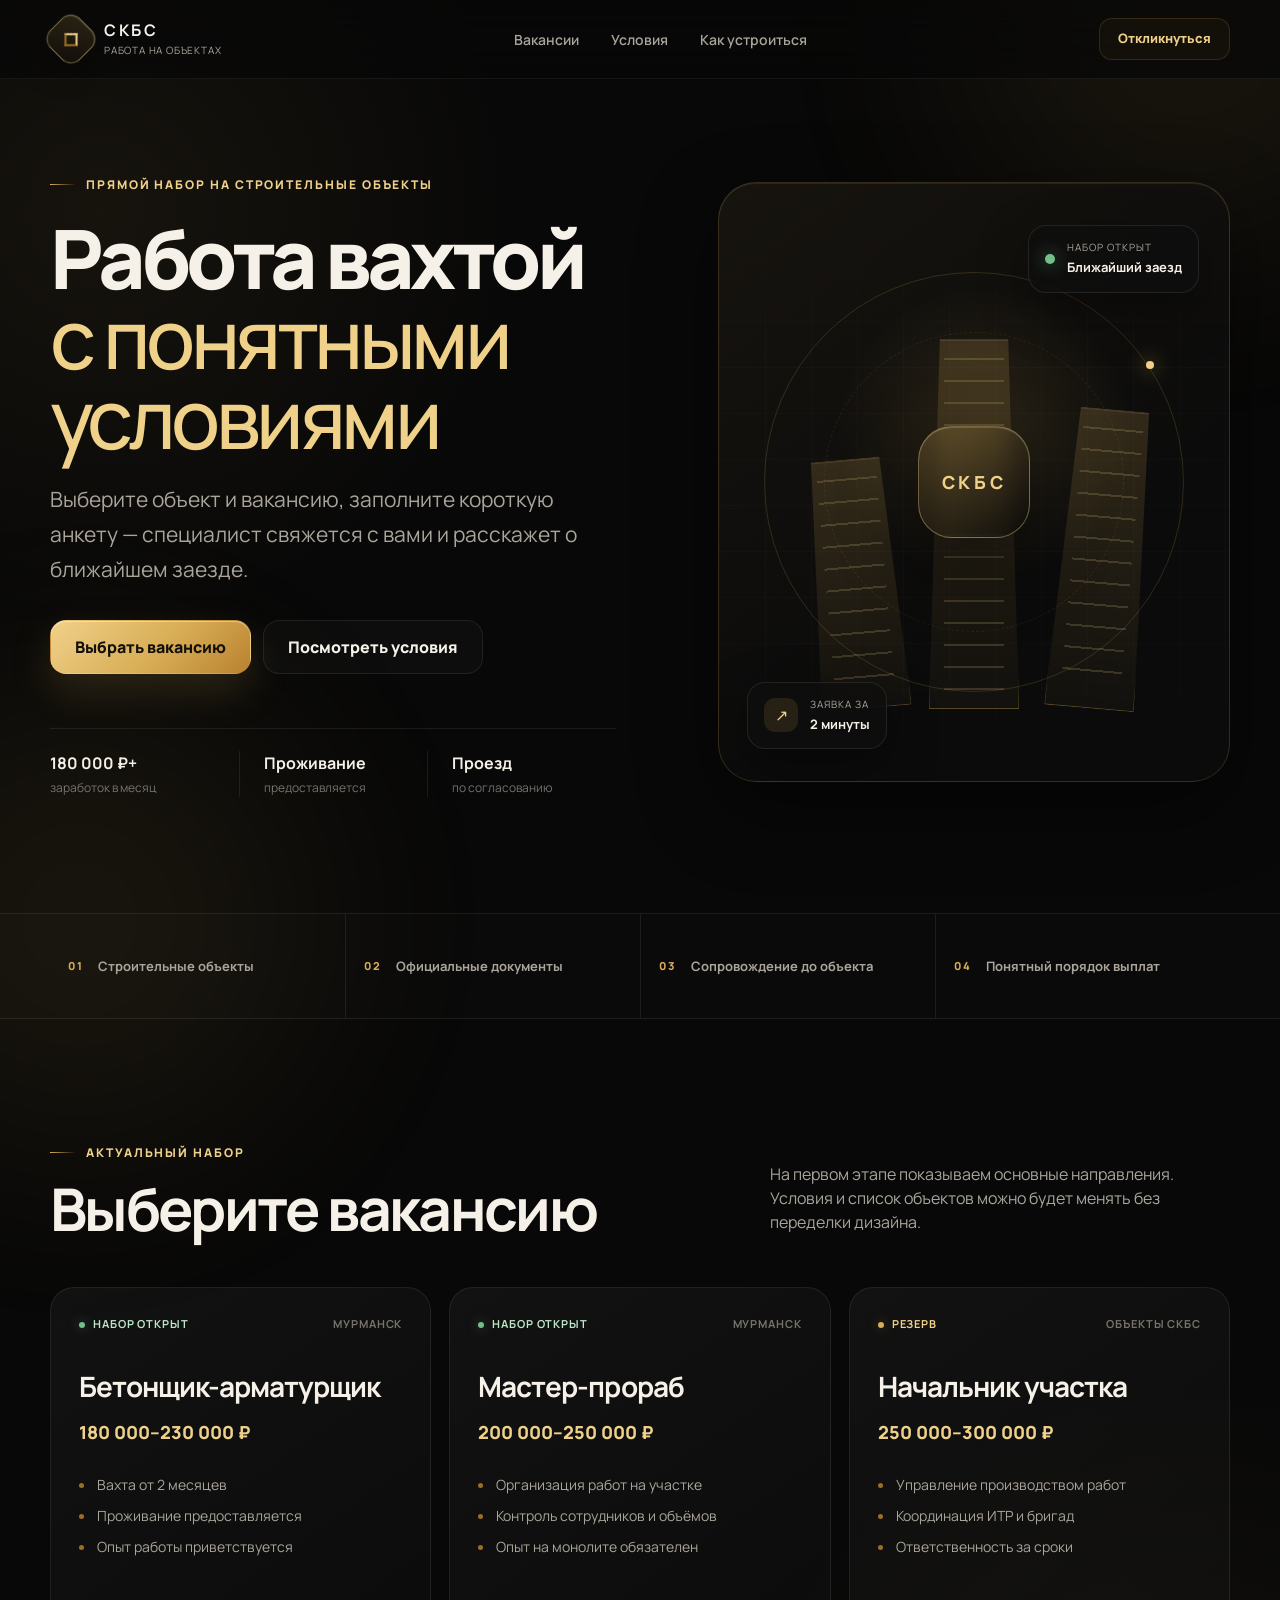
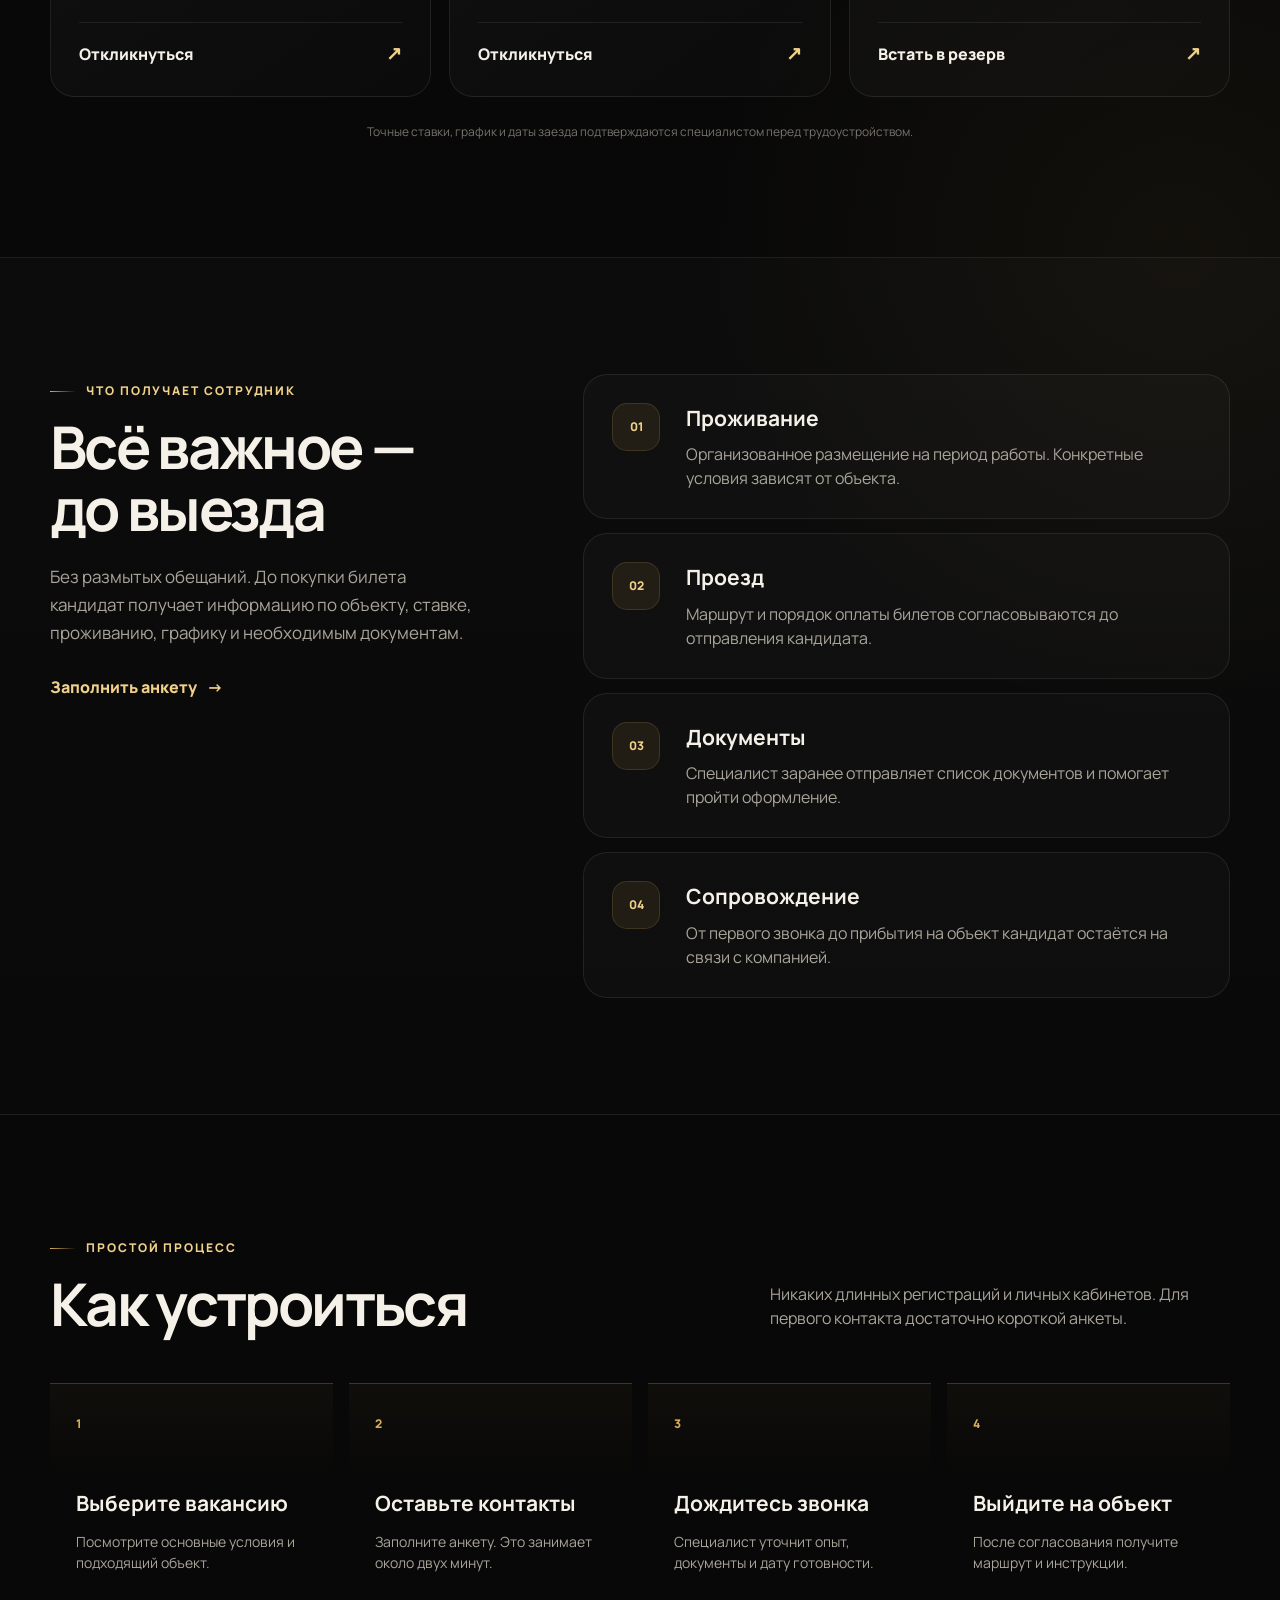
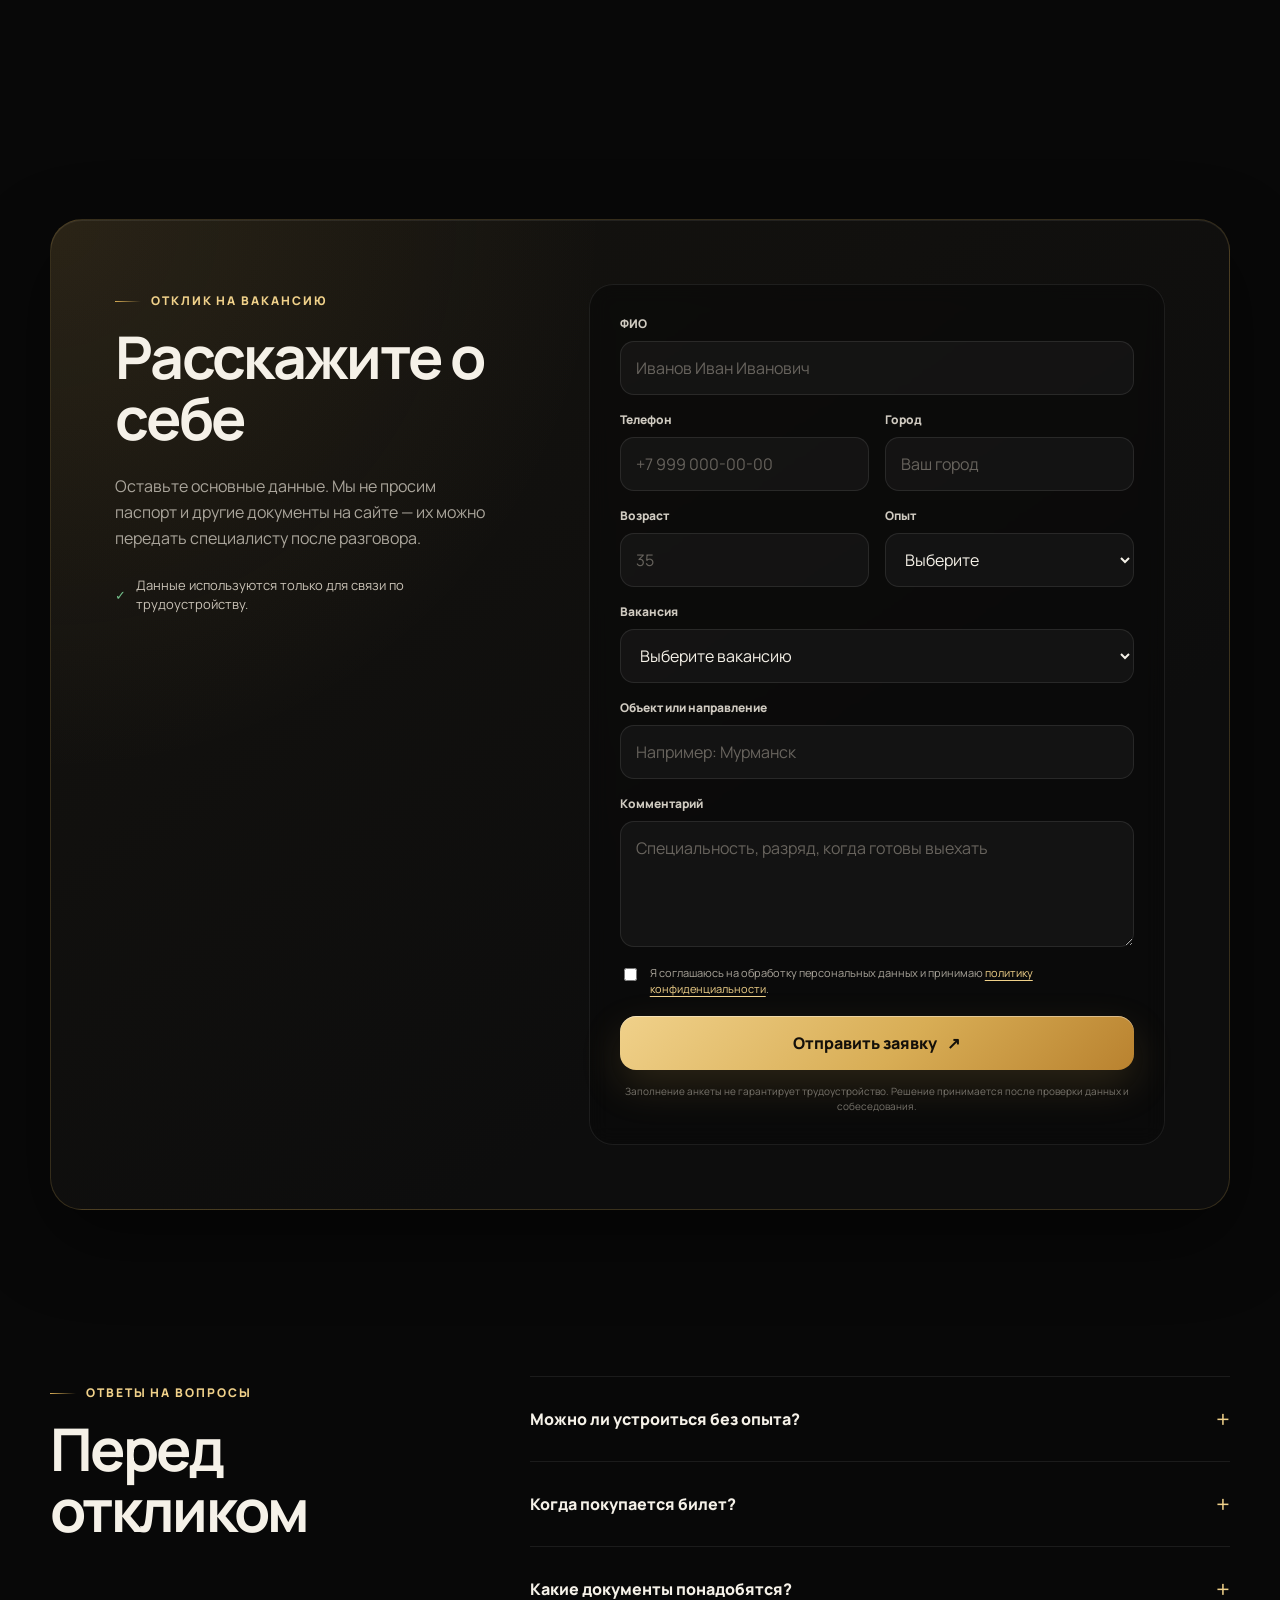
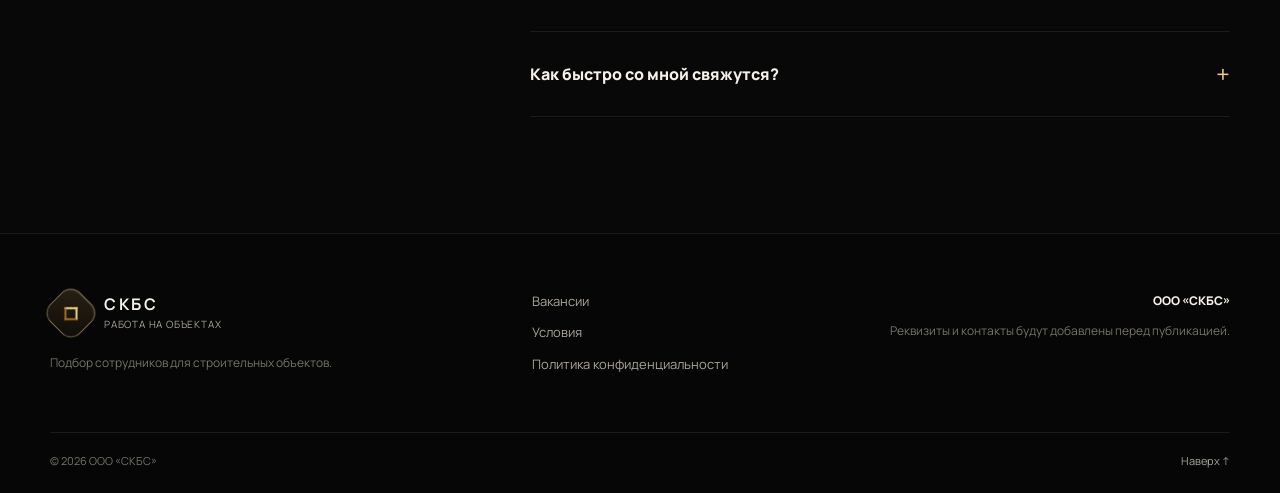
==== recruitment-site/index.html @ 1641bf0a "Add standalone SKBS recruitment landing page" ====
<!doctype html>
<html lang="ru">
<head>
  <meta charset="utf-8">
  <meta name="viewport" content="width=device-width, initial-scale=1, viewport-fit=cover">
  <meta name="theme-color" content="#080808">
  <meta name="description" content="Работа вахтой на строительных объектах ООО СКБС. Актуальные вакансии, понятные условия и быстрая анкета.">
  <title>СКБС Работа — вакансии на строительных объектах</title>
  <link rel="preconnect" href="https://fonts.googleapis.com">
  <link rel="preconnect" href="https://fonts.gstatic.com" crossorigin>
  <link href="https://fonts.googleapis.com/css2?family=Manrope:wght@400;500;600;700;800&display=swap" rel="stylesheet">
  <link rel="stylesheet" href="styles.css">
</head>
<body>
  <div class="page-glow page-glow--top" aria-hidden="true"></div>
  <div class="page-glow page-glow--bottom" aria-hidden="true"></div>

  <header class="site-header" id="top">
    <div class="container header-inner">
      <a class="brand" href="#top" aria-label="СКБС Работа — на главную">
        <span class="brand-mark" aria-hidden="true"><span></span></span>
        <span class="brand-copy">
          <strong>СКБС</strong>
          <small>работа на объектах</small>
        </span>
      </a>

      <nav class="desktop-nav" aria-label="Основная навигация">
        <a href="#vacancies">Вакансии</a>
        <a href="#conditions">Условия</a>
        <a href="#steps">Как устроиться</a>
      </nav>

      <a class="button button--small button--outline" href="#application">Откликнуться</a>
    </div>
  </header>

  <main>
    <section class="hero section">
      <div class="container hero-grid">
        <div class="hero-content reveal">
          <div class="eyebrow"><span></span> Прямой набор на строительные объекты</div>
          <h1>Работа вахтой<br><em>с понятными условиями</em></h1>
          <p class="hero-lead">Выберите объект и вакансию, заполните короткую анкету — специалист свяжется с вами и расскажет о ближайшем заезде.</p>

          <div class="hero-actions">
            <a class="button button--gold" href="#vacancies">Выбрать вакансию</a>
            <a class="button button--ghost" href="#conditions">Посмотреть условия</a>
          </div>

          <div class="hero-facts" aria-label="Ключевые условия">
            <div><strong>180 000 ₽+</strong><span>заработок в месяц</span></div>
            <div><strong>Проживание</strong><span>предоставляется</span></div>
            <div><strong>Проезд</strong><span>по согласованию</span></div>
          </div>
        </div>

        <div class="hero-visual reveal reveal--delay" aria-hidden="true">
          <div class="visual-frame">
            <div class="visual-grid"></div>
            <div class="visual-orbit visual-orbit--one"></div>
            <div class="visual-orbit visual-orbit--two"></div>
            <div class="visual-tower visual-tower--left"></div>
            <div class="visual-tower visual-tower--center"></div>
            <div class="visual-tower visual-tower--right"></div>
            <div class="visual-card visual-card--top">
              <span class="status-dot"></span>
              <div><small>Набор открыт</small><strong>Ближайший заезд</strong></div>
            </div>
            <div class="visual-card visual-card--bottom">
              <span class="visual-icon">↗</span>
              <div><small>Заявка за</small><strong>2 минуты</strong></div>
            </div>
            <div class="visual-badge">СКБС</div>
          </div>
        </div>
      </div>
    </section>

    <section class="trust-strip" aria-label="Преимущества">
      <div class="container trust-grid">
        <div><span>01</span><p>Строительные объекты</p></div>
        <div><span>02</span><p>Официальные документы</p></div>
        <div><span>03</span><p>Сопровождение до объекта</p></div>
        <div><span>04</span><p>Понятный порядок выплат</p></div>
      </div>
    </section>

    <section class="section" id="vacancies">
      <div class="container">
        <div class="section-heading reveal">
          <div>
            <div class="eyebrow"><span></span> Актуальный набор</div>
            <h2>Выберите вакансию</h2>
          </div>
          <p>На первом этапе показываем основные направления. Условия и список объектов можно будет менять без переделки дизайна.</p>
        </div>

        <div class="vacancy-grid">
          <article class="vacancy-card reveal" data-vacancy="Бетонщик-арматурщик" data-object="Мурманск">
            <div class="vacancy-topline"><span class="vacancy-status">Набор открыт</span><span>Мурманск</span></div>
            <h3>Бетонщик-арматурщик</h3>
            <div class="salary">180 000–230 000 ₽</div>
            <ul>
              <li>Вахта от 2 месяцев</li>
              <li>Проживание предоставляется</li>
              <li>Опыт работы приветствуется</li>
            </ul>
            <button class="card-action" type="button">Откликнуться <span>↗</span></button>
          </article>

          <article class="vacancy-card reveal reveal--delay" data-vacancy="Мастер-прораб" data-object="Мурманск">
            <div class="vacancy-topline"><span class="vacancy-status">Набор открыт</span><span>Мурманск</span></div>
            <h3>Мастер-прораб</h3>
            <div class="salary">200 000–250 000 ₽</div>
            <ul>
              <li>Организация работ на участке</li>
              <li>Контроль сотрудников и объёмов</li>
              <li>Опыт на монолите обязателен</li>
            </ul>
            <button class="card-action" type="button">Откликнуться <span>↗</span></button>
          </article>

          <article class="vacancy-card reveal" data-vacancy="Начальник участка" data-object="Объекты СКБС">
            <div class="vacancy-topline"><span class="vacancy-status vacancy-status--soon">Резерв</span><span>Объекты СКБС</span></div>
            <h3>Начальник участка</h3>
            <div class="salary">250 000–300 000 ₽</div>
            <ul>
              <li>Управление производством работ</li>
              <li>Координация ИТР и бригад</li>
              <li>Ответственность за сроки</li>
            </ul>
            <button class="card-action" type="button">Встать в резерв <span>↗</span></button>
          </article>
        </div>

        <p class="data-note">Точные ставки, график и даты заезда подтверждаются специалистом перед трудоустройством.</p>
      </div>
    </section>

    <section class="section section--muted" id="conditions">
      <div class="container conditions-grid">
        <div class="conditions-copy reveal">
          <div class="eyebrow"><span></span> Что получает сотрудник</div>
          <h2>Всё важное — до выезда</h2>
          <p>Без размытых обещаний. До покупки билета кандидат получает информацию по объекту, ставке, проживанию, графику и необходимым документам.</p>
          <a class="text-link" href="#application">Заполнить анкету <span>→</span></a>
        </div>

        <div class="benefit-list">
          <article class="benefit-card reveal">
            <span class="benefit-number">01</span>
            <div><h3>Проживание</h3><p>Организованное размещение на период работы. Конкретные условия зависят от объекта.</p></div>
          </article>
          <article class="benefit-card reveal reveal--delay">
            <span class="benefit-number">02</span>
            <div><h3>Проезд</h3><p>Маршрут и порядок оплаты билетов согласовываются до отправления кандидата.</p></div>
          </article>
          <article class="benefit-card reveal">
            <span class="benefit-number">03</span>
            <div><h3>Документы</h3><p>Специалист заранее отправляет список документов и помогает пройти оформление.</p></div>
          </article>
          <article class="benefit-card reveal reveal--delay">
            <span class="benefit-number">04</span>
            <div><h3>Сопровождение</h3><p>От первого звонка до прибытия на объект кандидат остаётся на связи с компанией.</p></div>
          </article>
        </div>
      </div>
    </section>

    <section class="section" id="steps">
      <div class="container">
        <div class="section-heading reveal">
          <div>
            <div class="eyebrow"><span></span> Простой процесс</div>
            <h2>Как устроиться</h2>
          </div>
          <p>Никаких длинных регистраций и личных кабинетов. Для первого контакта достаточно короткой анкеты.</p>
        </div>

        <div class="steps-grid">
          <article class="step-card reveal"><span>1</span><h3>Выберите вакансию</h3><p>Посмотрите основные условия и подходящий объект.</p></article>
          <article class="step-card reveal reveal--delay"><span>2</span><h3>Оставьте контакты</h3><p>Заполните анкету. Это занимает около двух минут.</p></article>
          <article class="step-card reveal"><span>3</span><h3>Дождитесь звонка</h3><p>Специалист уточнит опыт, документы и дату готовности.</p></article>
          <article class="step-card reveal reveal--delay"><span>4</span><h3>Выйдите на объект</h3><p>После согласования получите маршрут и инструкции.</p></article>
        </div>
      </div>
    </section>

    <section class="section application-section" id="application">
      <div class="container application-shell reveal">
        <div class="application-copy">
          <div class="eyebrow"><span></span> Отклик на вакансию</div>
          <h2>Расскажите о себе</h2>
          <p>Оставьте основные данные. Мы не просим паспорт и другие документы на сайте — их можно передать специалисту после разговора.</p>
          <div class="privacy-note"><span>✓</span> Данные используются только для связи по трудоустройству.</div>
        </div>

        <form class="application-form" name="job-application" method="POST" data-netlify="true" netlify-honeypot="company-site" action="/success.html">
          <input type="hidden" name="form-name" value="job-application">
          <p class="hidden-field"><label>Не заполняйте: <input name="company-site"></label></p>

          <div class="form-grid">
            <label class="field field--full">
              <span>ФИО</span>
              <input type="text" name="full_name" autocomplete="name" placeholder="Иванов Иван Иванович" required>
            </label>

            <label class="field">
              <span>Телефон</span>
              <input type="tel" name="phone" autocomplete="tel" inputmode="tel" placeholder="+7 999 000-00-00" required>
            </label>

            <label class="field">
              <span>Город</span>
              <input type="text" name="city" autocomplete="address-level2" placeholder="Ваш город" required>
            </label>

            <label class="field">
              <span>Возраст</span>
              <input type="number" name="age" min="18" max="75" inputmode="numeric" placeholder="35" required>
            </label>

            <label class="field">
              <span>Опыт</span>
              <select name="experience" required>
                <option value="" selected disabled>Выберите</option>
                <option>Без опыта</option>
                <option>До 1 года</option>
                <option>1–3 года</option>
                <option>Более 3 лет</option>
              </select>
            </label>

            <label class="field field--full">
              <span>Вакансия</span>
              <select id="vacancy-select" name="vacancy" required>
                <option value="" selected disabled>Выберите вакансию</option>
                <option>Бетонщик-арматурщик</option>
                <option>Мастер-прораб</option>
                <option>Начальник участка</option>
                <option>Другая специальность</option>
              </select>
            </label>

            <label class="field field--full">
              <span>Объект или направление</span>
              <input id="object-input" type="text" name="object" placeholder="Например: Мурманск">
            </label>

            <label class="field field--full">
              <span>Комментарий</span>
              <textarea name="comment" rows="4" placeholder="Специальность, разряд, когда готовы выехать"></textarea>
            </label>
          </div>

          <label class="consent">
            <input type="checkbox" name="consent" required>
            <span>Я соглашаюсь на обработку персональных данных и принимаю <a href="privacy.html" target="_blank" rel="noopener">политику конфиденциальности</a>.</span>
          </label>

          <button class="button button--gold button--submit" type="submit">Отправить заявку <span>↗</span></button>
          <p class="form-footnote">Заполнение анкеты не гарантирует трудоустройство. Решение принимается после проверки данных и собеседования.</p>
        </form>
      </div>
    </section>

    <section class="section faq-section">
      <div class="container faq-grid">
        <div class="reveal">
          <div class="eyebrow"><span></span> Ответы на вопросы</div>
          <h2>Перед откликом</h2>
        </div>
        <div class="faq-list">
          <details class="faq-item reveal"><summary>Можно ли устроиться без опыта?<span>+</span></summary><p>Это зависит от вакансии и текущей потребности объекта. Оставьте заявку — специалист подскажет подходящий вариант.</p></details>
          <details class="faq-item reveal"><summary>Когда покупается билет?<span>+</span></summary><p>После проверки документов, согласования кандидата и подтверждения даты заезда.</p></details>
          <details class="faq-item reveal"><summary>Какие документы понадобятся?<span>+</span></summary><p>Точный список направляет специалист. Паспортные данные и документы не нужно прикладывать к форме на сайте.</p></details>
          <details class="faq-item reveal"><summary>Как быстро со мной свяжутся?<span>+</span></summary><p>Заявки обрабатываются в рабочее время. Скорость зависит от количества обращений и срочности набора.</p></details>
        </div>
      </div>
    </section>
  </main>

  <footer class="site-footer">
    <div class="container footer-grid">
      <div>
        <a class="brand brand--footer" href="#top">
          <span class="brand-mark" aria-hidden="true"><span></span></span>
          <span class="brand-copy"><strong>СКБС</strong><small>работа на объектах</small></span>
        </a>
        <p>Подбор сотрудников для строительных объектов.</p>
      </div>
      <div class="footer-links">
        <a href="#vacancies">Вакансии</a>
        <a href="#conditions">Условия</a>
        <a href="privacy.html">Политика конфиденциальности</a>
      </div>
      <div class="footer-legal">
        <p>ООО «СКБС»</p>
        <p>Реквизиты и контакты будут добавлены перед публикацией.</p>
      </div>
    </div>
    <div class="container footer-bottom"><span>© <span id="current-year"></span> ООО «СКБС»</span><a href="#top">Наверх ↑</a></div>
  </footer>

  <script src="script.js"></script>
</body>
</html>
---- recruitment-site/styles.css ----
:root{--bg:#080808;--bg-soft:#0d0d0d;--surface:rgba(20,20,20,.82);--surface-strong:#151515;--surface-hover:#1a1a1a;--text:#f5f1e8;--muted:#aaa59b;--faint:#77736b;--gold:#d8ad55;--gold-light:#f0d18a;--gold-dark:#9a6e25;--border:rgba(216,173,85,.16);--border-soft:rgba(255,255,255,.08);--success:#73bf8a;--shadow:0 28px 80px rgba(0,0,0,.48);--radius-xl:32px;--radius-lg:24px;--radius-md:18px;--ease:cubic-bezier(.22,1,.36,1)}*{box-sizing:border-box}html{scroll-behavior:smooth}body{margin:0;min-width:320px;color:var(--text);background:radial-gradient(circle at 8% 4%,rgba(216,173,85,.07),transparent 26rem),radial-gradient(circle at 92% 35%,rgba(216,173,85,.05),transparent 30rem),var(--bg);font-family:"Manrope",-apple-system,BlinkMacSystemFont,"Segoe UI",sans-serif;line-height:1.5;overflow-x:hidden}body::before{content:"";position:fixed;inset:0;pointer-events:none;opacity:.22;background-image:linear-gradient(rgba(255,255,255,.015) 1px,transparent 1px),linear-gradient(90deg,rgba(255,255,255,.015) 1px,transparent 1px);background-size:48px 48px;mask-image:radial-gradient(circle at center,#000 0,transparent 82%)}a{color:inherit;text-decoration:none}button,input,select,textarea{font:inherit}button{color:inherit}.container{width:min(1180px,calc(100% - 40px));margin-inline:auto}.section{position:relative;padding:116px 0}.section--muted{background:linear-gradient(180deg,rgba(255,255,255,.018),rgba(255,255,255,.006));border-block:1px solid var(--border-soft)}.page-glow{position:fixed;width:480px;height:480px;border-radius:50%;filter:blur(110px);pointer-events:none;opacity:.08;z-index:-1;background:var(--gold)}.page-glow--top{top:-220px;right:-150px}.page-glow--bottom{bottom:-260px;left:-160px}.site-header{position:sticky;top:0;z-index:50;background:rgba(8,8,8,.72);border-bottom:1px solid rgba(255,255,255,.06);backdrop-filter:blur(18px);-webkit-backdrop-filter:blur(18px)}.header-inner{min-height:78px;display:flex;align-items:center;justify-content:space-between;gap:24px}.brand{display:inline-flex;align-items:center;gap:12px}.brand-mark{width:42px;height:42px;border:1px solid rgba(240,209,138,.4);border-radius:13px;display:grid;place-items:center;background:linear-gradient(145deg,rgba(216,173,85,.16),rgba(216,173,85,.035));box-shadow:inset 0 1px 0 rgba(255,255,255,.12),0 12px 30px rgba(0,0,0,.28);transform:rotate(45deg)}.brand-mark span{width:13px;height:13px;border:2px solid var(--gold-light);border-left-color:var(--gold-dark);border-bottom-color:var(--gold-dark);transform:rotate(-45deg)}.brand-copy{display:flex;flex-direction:column;line-height:1.05}.brand-copy strong{letter-spacing:.16em;font-size:16px}.brand-copy small{color:var(--muted);font-size:10px;margin-top:6px;text-transform:uppercase;letter-spacing:.08em}.desktop-nav{display:flex;align-items:center;gap:32px;color:var(--muted);font-size:14px;font-weight:600}.desktop-nav a{transition:color .25s ease}.desktop-nav a:hover{color:var(--gold-light)}.button{display:inline-flex;align-items:center;justify-content:center;gap:10px;min-height:54px;padding:0 24px;border:1px solid transparent;border-radius:16px;cursor:pointer;font-weight:800;transition:transform .25s var(--ease),background .25s ease,border-color .25s ease,box-shadow .25s ease}.button:hover{transform:translateY(-2px)}.button--small{min-height:42px;padding-inline:18px;border-radius:13px;font-size:13px}.button--outline{border-color:var(--border);background:rgba(216,173,85,.04);color:var(--gold-light)}.button--outline:hover{border-color:rgba(216,173,85,.42);background:rgba(216,173,85,.1)}.button--gold{color:#14100a;background:linear-gradient(135deg,var(--gold-light),var(--gold) 55%,#b9822f);box-shadow:0 16px 40px rgba(216,173,85,.17),inset 0 1px 0 rgba(255,255,255,.4)}.button--gold:hover{box-shadow:0 22px 50px rgba(216,173,85,.25),inset 0 1px 0 rgba(255,255,255,.5)}.button--ghost{border-color:var(--border-soft);background:rgba(255,255,255,.025);color:var(--text)}.button--ghost:hover{border-color:rgba(255,255,255,.16);background:rgba(255,255,255,.055)}.hero{min-height:calc(100svh - 78px);display:grid;align-items:center;padding-top:88px}.hero-grid{display:grid;grid-template-columns:1.05fr .95fr;align-items:center;gap:clamp(54px,8vw,110px)}.eyebrow{display:inline-flex;align-items:center;gap:10px;color:var(--gold-light);font-size:12px;font-weight:800;text-transform:uppercase;letter-spacing:.16em}.eyebrow span{width:26px;height:1px;background:linear-gradient(90deg,var(--gold),transparent)}h1,h2,h3,p{margin-top:0}h1{margin:24px 0;font-size:clamp(48px,6.4vw,86px);line-height:.98;letter-spacing:-.055em;font-weight:800}h1 em{color:var(--gold-light);font-style:normal;font-weight:500}.hero-lead{max-width:680px;margin-bottom:34px;color:var(--muted);font-size:clamp(17px,1.7vw,21px);line-height:1.65}.hero-actions{display:flex;flex-wrap:wrap;gap:12px}.hero-facts{margin-top:54px;display:grid;grid-template-columns:repeat(3,1fr);max-width:650px;border-top:1px solid var(--border-soft);padding-top:22px}.hero-facts div{display:flex;flex-direction:column;gap:4px;padding-right:18px}.hero-facts div+div{border-left:1px solid var(--border-soft);padding-left:24px}.hero-facts strong{font-size:16px}.hero-facts span{color:var(--faint);font-size:12px}.hero-visual{min-width:0}.visual-frame{position:relative;min-height:600px;border-radius:38px;overflow:hidden;border:1px solid rgba(216,173,85,.2);background:radial-gradient(circle at 52% 42%,rgba(216,173,85,.14),transparent 34%),linear-gradient(145deg,#17140f,#0b0b0b 65%);box-shadow:var(--shadow),inset 0 1px 0 rgba(255,255,255,.08)}.visual-grid{position:absolute;inset:0;opacity:.24;background-image:linear-gradient(rgba(216,173,85,.11) 1px,transparent 1px),linear-gradient(90deg,rgba(216,173,85,.11) 1px,transparent 1px);background-size:46px 46px;mask-image:linear-gradient(to bottom,transparent,#000 25%,#000 80%,transparent)}.visual-orbit{position:absolute;border-radius:50%;border:1px solid rgba(216,173,85,.18)}.visual-orbit--one{width:420px;height:420px;left:50%;top:50%;transform:translate(-50%,-50%);animation:rotate 26s linear infinite}.visual-orbit--one::after{content:"";position:absolute;width:8px;height:8px;border-radius:50%;background:var(--gold-light);top:21%;right:7%;box-shadow:0 0 20px var(--gold)}.visual-orbit--two{width:300px;height:300px;left:50%;top:50%;transform:translate(-50%,-50%);border-style:dashed;opacity:.6;animation:rotateReverse 32s linear infinite}.visual-tower{position:absolute;bottom:72px;width:90px;border:1px solid rgba(216,173,85,.24);background:linear-gradient(180deg,rgba(216,173,85,.18),rgba(216,173,85,.035));box-shadow:inset 0 1px 0 rgba(255,255,255,.08);clip-path:polygon(12% 0,88% 0,100% 100%,0 100%)}.visual-tower::before{content:"";position:absolute;inset:18px 14px;opacity:.55;background:repeating-linear-gradient(to bottom,rgba(240,209,138,.32) 0 2px,transparent 2px 22px)}.visual-tower--left{height:250px;left:18%;transform:rotate(-5deg)}.visual-tower--center{height:370px;left:calc(50% - 45px)}.visual-tower--right{height:300px;right:16%;transform:rotate(5deg)}.visual-card{position:absolute;display:flex;align-items:center;gap:12px;padding:14px 16px;border-radius:18px;background:rgba(15,15,15,.72);border:1px solid rgba(255,255,255,.09);box-shadow:0 18px 50px rgba(0,0,0,.35);backdrop-filter:blur(16px)}.visual-card small,.visual-card strong{display:block}.visual-card small{color:var(--muted);font-size:10px;text-transform:uppercase;letter-spacing:.1em}.visual-card strong{margin-top:3px;font-size:13px}.visual-card--top{top:42px;right:30px}.visual-card--bottom{bottom:32px;left:28px}.status-dot{width:10px;height:10px;border-radius:50%;background:var(--success);box-shadow:0 0 18px rgba(115,191,138,.7)}.visual-icon{width:34px;height:34px;display:grid;place-items:center;border-radius:11px;color:var(--gold-light);background:rgba(216,173,85,.12)}.visual-badge{position:absolute;top:50%;left:50%;transform:translate(-50%,-50%);width:112px;height:112px;display:grid;place-items:center;border-radius:34px;color:var(--gold-light);font-size:18px;font-weight:800;letter-spacing:.2em;border:1px solid rgba(240,209,138,.38);background:linear-gradient(145deg,rgba(216,173,85,.22),rgba(8,8,8,.72));box-shadow:0 28px 70px rgba(0,0,0,.52),inset 0 1px 0 rgba(255,255,255,.16);backdrop-filter:blur(10px)}.trust-strip{border-block:1px solid var(--border-soft);background:rgba(255,255,255,.012)}.trust-grid{display:grid;grid-template-columns:repeat(4,1fr)}.trust-grid div{min-height:104px;display:flex;align-items:center;gap:15px;padding:22px 18px}.trust-grid div+div{border-left:1px solid var(--border-soft)}.trust-grid span{color:var(--gold);font-size:11px;font-weight:800;letter-spacing:.14em}.trust-grid p{margin:0;color:var(--muted);font-size:13px;font-weight:700}.section-heading{display:flex;align-items:flex-end;justify-content:space-between;gap:50px;margin-bottom:48px}h2{margin:16px 0 0;font-size:clamp(38px,4.6vw,62px);line-height:1.04;letter-spacing:-.045em}.section-heading>p{max-width:460px;margin-bottom:5px;color:var(--muted)}.vacancy-grid{display:grid;grid-template-columns:repeat(3,1fr);gap:18px}.vacancy-card{position:relative;display:flex;flex-direction:column;min-height:410px;padding:28px;border:1px solid var(--border-soft);border-radius:var(--radius-lg);background:linear-gradient(145deg,rgba(255,255,255,.045),rgba(255,255,255,.016));overflow:hidden;transition:transform .35s var(--ease),border-color .35s ease,background .35s ease,box-shadow .35s ease}.vacancy-card::before{content:"";position:absolute;inset:0;opacity:0;background:radial-gradient(circle at 20% 0,rgba(216,173,85,.14),transparent 42%);transition:opacity .35s ease;pointer-events:none}.vacancy-card:hover{transform:translateY(-8px);border-color:rgba(216,173,85,.28);background:linear-gradient(145deg,rgba(216,173,85,.075),rgba(255,255,255,.018));box-shadow:0 30px 70px rgba(0,0,0,.3)}.vacancy-card:hover::before{opacity:1}.vacancy-topline{position:relative;display:flex;align-items:center;justify-content:space-between;gap:12px;color:var(--faint);font-size:11px;font-weight:700;text-transform:uppercase;letter-spacing:.08em}.vacancy-status{color:#bce7c8}.vacancy-status::before{content:"";display:inline-block;width:6px;height:6px;margin-right:8px;border-radius:50%;background:var(--success);box-shadow:0 0 12px rgba(115,191,138,.5)}.vacancy-status--soon{color:var(--gold-light)}.vacancy-status--soon::before{background:var(--gold);box-shadow:0 0 12px rgba(216,173,85,.4)}.vacancy-card h3{position:relative;margin:38px 0 16px;font-size:28px;line-height:1.15;letter-spacing:-.035em}.salary{position:relative;color:var(--gold-light);font-size:18px;font-weight:800}.vacancy-card ul{position:relative;margin:28px 0 34px;padding:0;list-style:none;color:var(--muted);font-size:14px}.vacancy-card li{position:relative;padding-left:18px}.vacancy-card li+li{margin-top:10px}.vacancy-card li::before{content:"";position:absolute;left:0;top:.68em;width:5px;height:5px;border-radius:50%;background:var(--gold-dark)}.card-action{position:relative;margin-top:auto;width:100%;display:flex;align-items:center;justify-content:space-between;padding:16px 0 0;border:0;border-top:1px solid var(--border-soft);background:transparent;cursor:pointer;color:var(--text);font-weight:800;text-align:left}.card-action span{color:var(--gold-light);font-size:19px;transition:transform .25s var(--ease)}.vacancy-card:hover .card-action span{transform:translate(3px,-3px)}.data-note{margin:26px 0 0;color:var(--faint);font-size:12px;text-align:center}.conditions-grid{display:grid;grid-template-columns:.8fr 1.2fr;gap:clamp(60px,8vw,120px);align-items:start}.conditions-copy{position:sticky;top:130px}.conditions-copy p{max-width:470px;margin:24px 0 28px;color:var(--muted);font-size:17px;line-height:1.65}.text-link{display:inline-flex;align-items:center;gap:10px;color:var(--gold-light);font-weight:800}.text-link span{transition:transform .25s var(--ease)}.text-link:hover span{transform:translateX(4px)}.benefit-list{display:grid;gap:14px}.benefit-card{display:grid;grid-template-columns:54px 1fr;gap:20px;padding:28px;border:1px solid var(--border-soft);border-radius:var(--radius-lg);background:rgba(255,255,255,.022)}.benefit-number{width:48px;height:48px;display:grid;place-items:center;border-radius:15px;color:var(--gold-light);background:rgba(216,173,85,.09);border:1px solid var(--border);font-size:12px;font-weight:800}.benefit-card h3{margin-bottom:8px;font-size:21px}.benefit-card p{margin:0;color:var(--muted)}.steps-grid{display:grid;grid-template-columns:repeat(4,1fr);gap:16px}.step-card{min-height:250px;padding:26px;border-top:1px solid rgba(216,173,85,.28);background:linear-gradient(180deg,rgba(216,173,85,.045),transparent 42%)}.step-card>span{color:var(--gold);font-size:12px;font-weight:800;letter-spacing:.14em}.step-card h3{margin:54px 0 12px;font-size:21px}.step-card p{margin:0;color:var(--muted);font-size:14px}.application-section{padding-top:70px}.application-shell{display:grid;grid-template-columns:.8fr 1.2fr;gap:clamp(46px,7vw,90px);padding:clamp(30px,5vw,64px);border:1px solid rgba(216,173,85,.2);border-radius:var(--radius-xl);background:radial-gradient(circle at 0 0,rgba(216,173,85,.11),transparent 36%),linear-gradient(145deg,#15130f,#0d0d0d 70%);box-shadow:var(--shadow),inset 0 1px 0 rgba(255,255,255,.07)}.application-copy p{margin:24px 0;color:var(--muted);font-size:16px;line-height:1.65}.privacy-note{display:flex;align-items:center;gap:10px;color:#c9c2b6;font-size:13px}.privacy-note span{color:var(--success)}.application-form{padding:30px;border:1px solid var(--border-soft);border-radius:var(--radius-lg);background:rgba(8,8,8,.52);backdrop-filter:blur(10px)}.form-grid{display:grid;grid-template-columns:repeat(2,1fr);gap:16px}.field{display:flex;flex-direction:column;gap:8px}.field--full{grid-column:1/-1}.field>span{color:#d0cbc1;font-size:12px;font-weight:800}.field input,.field select,.field textarea{width:100%;border:1px solid rgba(255,255,255,.09);outline:none;border-radius:14px;color:var(--text);background:rgba(255,255,255,.04);padding:14px 15px;transition:border-color .2s ease,background .2s ease,box-shadow .2s ease}.field input,.field select{min-height:52px}.field textarea{resize:vertical;min-height:110px}.field input::placeholder,.field textarea::placeholder{color:#68645e}.field select{color-scheme:dark}.field input:focus,.field select:focus,.field textarea:focus{border-color:rgba(216,173,85,.62);background:rgba(216,173,85,.055);box-shadow:0 0 0 4px rgba(216,173,85,.075)}.hidden-field{position:absolute;left:-9999px}.consent{display:flex;align-items:flex-start;gap:10px;margin:18px 0;color:var(--muted);font-size:11px;line-height:1.5;cursor:pointer}.consent input{margin-top:3px;accent-color:var(--gold)}.consent a{color:var(--gold-light);text-decoration:underline;text-underline-offset:3px}.button--submit{width:100%;border:0}.form-footnote{margin:14px 0 0;color:var(--faint);font-size:10px;text-align:center}.faq-section{padding-top:50px}.faq-grid{display:grid;grid-template-columns:.7fr 1.3fr;gap:clamp(50px,8vw,110px);align-items:start}.faq-list{border-top:1px solid var(--border-soft)}.faq-item{border-bottom:1px solid var(--border-soft)}.faq-item summary{list-style:none;display:flex;align-items:center;justify-content:space-between;gap:20px;padding:24px 0;cursor:pointer;font-size:16px;font-weight:800}.faq-item summary::-webkit-details-marker{display:none}.faq-item summary span{color:var(--gold-light);font-size:24px;font-weight:400;transition:transform .25s var(--ease)}.faq-item[open] summary span{transform:rotate(45deg)}.faq-item p{max-width:720px;margin:-4px 0 24px;color:var(--muted)}.site-footer{border-top:1px solid var(--border-soft);padding:58px 0 24px;background:#060606}.footer-grid{display:grid;grid-template-columns:1.2fr .8fr 1fr;gap:50px}.brand--footer{margin-bottom:20px}.footer-grid p{color:var(--faint);font-size:12px}.footer-links{display:flex;flex-direction:column;gap:12px;color:var(--muted);font-size:13px}.footer-links a:hover{color:var(--gold-light)}.footer-legal{text-align:right}.footer-legal p:first-child{color:var(--text);font-weight:800}.footer-bottom{display:flex;align-items:center;justify-content:space-between;gap:20px;margin-top:48px;padding-top:20px;border-top:1px solid var(--border-soft);color:var(--faint);font-size:11px}.footer-bottom a{color:var(--muted)}.reveal{opacity:0;transform:translateY(26px);transition:opacity .9s var(--ease),transform .9s var(--ease)}.reveal--delay{transition-delay:.11s}.reveal.is-visible{opacity:1;transform:translateY(0)}@keyframes rotate{to{transform:translate(-50%,-50%) rotate(360deg)}}@keyframes rotateReverse{to{transform:translate(-50%,-50%) rotate(-360deg)}}@media(max-width:980px){.desktop-nav{display:none}.hero{min-height:auto}.hero-grid,.conditions-grid,.application-shell,.faq-grid{grid-template-columns:1fr}.hero-visual{max-width:680px;width:100%;margin-inline:auto}.visual-frame{min-height:520px}.vacancy-grid{grid-template-columns:1fr 1fr}.vacancy-card:last-child{grid-column:1/-1}.steps-grid{grid-template-columns:1fr 1fr}.conditions-copy{position:static}.trust-grid{grid-template-columns:1fr 1fr}.trust-grid div:nth-child(3){border-left:0;border-top:1px solid var(--border-soft)}.trust-grid div:nth-child(4){border-top:1px solid var(--border-soft)}}@media(max-width:700px){.container{width:min(100% - 28px,1180px)}.section{padding:82px 0}.header-inner{min-height:68px}.header-inner>.button{display:none}.brand-mark{width:38px;height:38px}.hero{padding-top:66px}h1{font-size:clamp(42px,13vw,60px)}.hero-lead{font-size:16px}.hero-actions{display:grid;grid-template-columns:1fr}.hero-actions .button{width:100%}.hero-facts{grid-template-columns:1fr;gap:14px;margin-top:36px}.hero-facts div,.hero-facts div+div{border-left:0;padding:0}.hero-facts div+div{padding-top:14px;border-top:1px solid var(--border-soft)}.visual-frame{min-height:430px;border-radius:28px}.visual-tower{bottom:48px;width:68px}.visual-tower--left{height:180px}.visual-tower--center{height:280px;left:calc(50% - 34px)}.visual-tower--right{height:220px}.visual-orbit--one{width:320px;height:320px}.visual-orbit--two{width:230px;height:230px}.visual-badge{width:92px;height:92px;border-radius:27px;font-size:15px}.visual-card--top{top:18px;right:16px}.visual-card--bottom{left:16px;bottom:16px}.trust-grid{grid-template-columns:1fr}.trust-grid div{min-height:78px}.trust-grid div+div,.trust-grid div:nth-child(3){border-left:0;border-top:1px solid var(--border-soft)}.section-heading{display:block}.section-heading>p{margin:20px 0 0}.vacancy-grid,.steps-grid,.form-grid,.footer-grid{grid-template-columns:1fr}.vacancy-card:last-child{grid-column:auto}.vacancy-card{min-height:380px}.conditions-grid{gap:46px}.benefit-card{grid-template-columns:46px 1fr;gap:14px;padding:22px}.benefit-number{width:42px;height:42px}.application-shell{padding:22px;border-radius:26px}.application-form{padding:20px}.field--full{grid-column:auto}.footer-legal{text-align:left}.footer-bottom{align-items:flex-start}}@media(prefers-reduced-motion:reduce){html{scroll-behavior:auto}*,*::before,*::after{animation-duration:.01ms!important;animation-iteration-count:1!important;transition-duration:.01ms!important}.reveal{opacity:1;transform:none}}
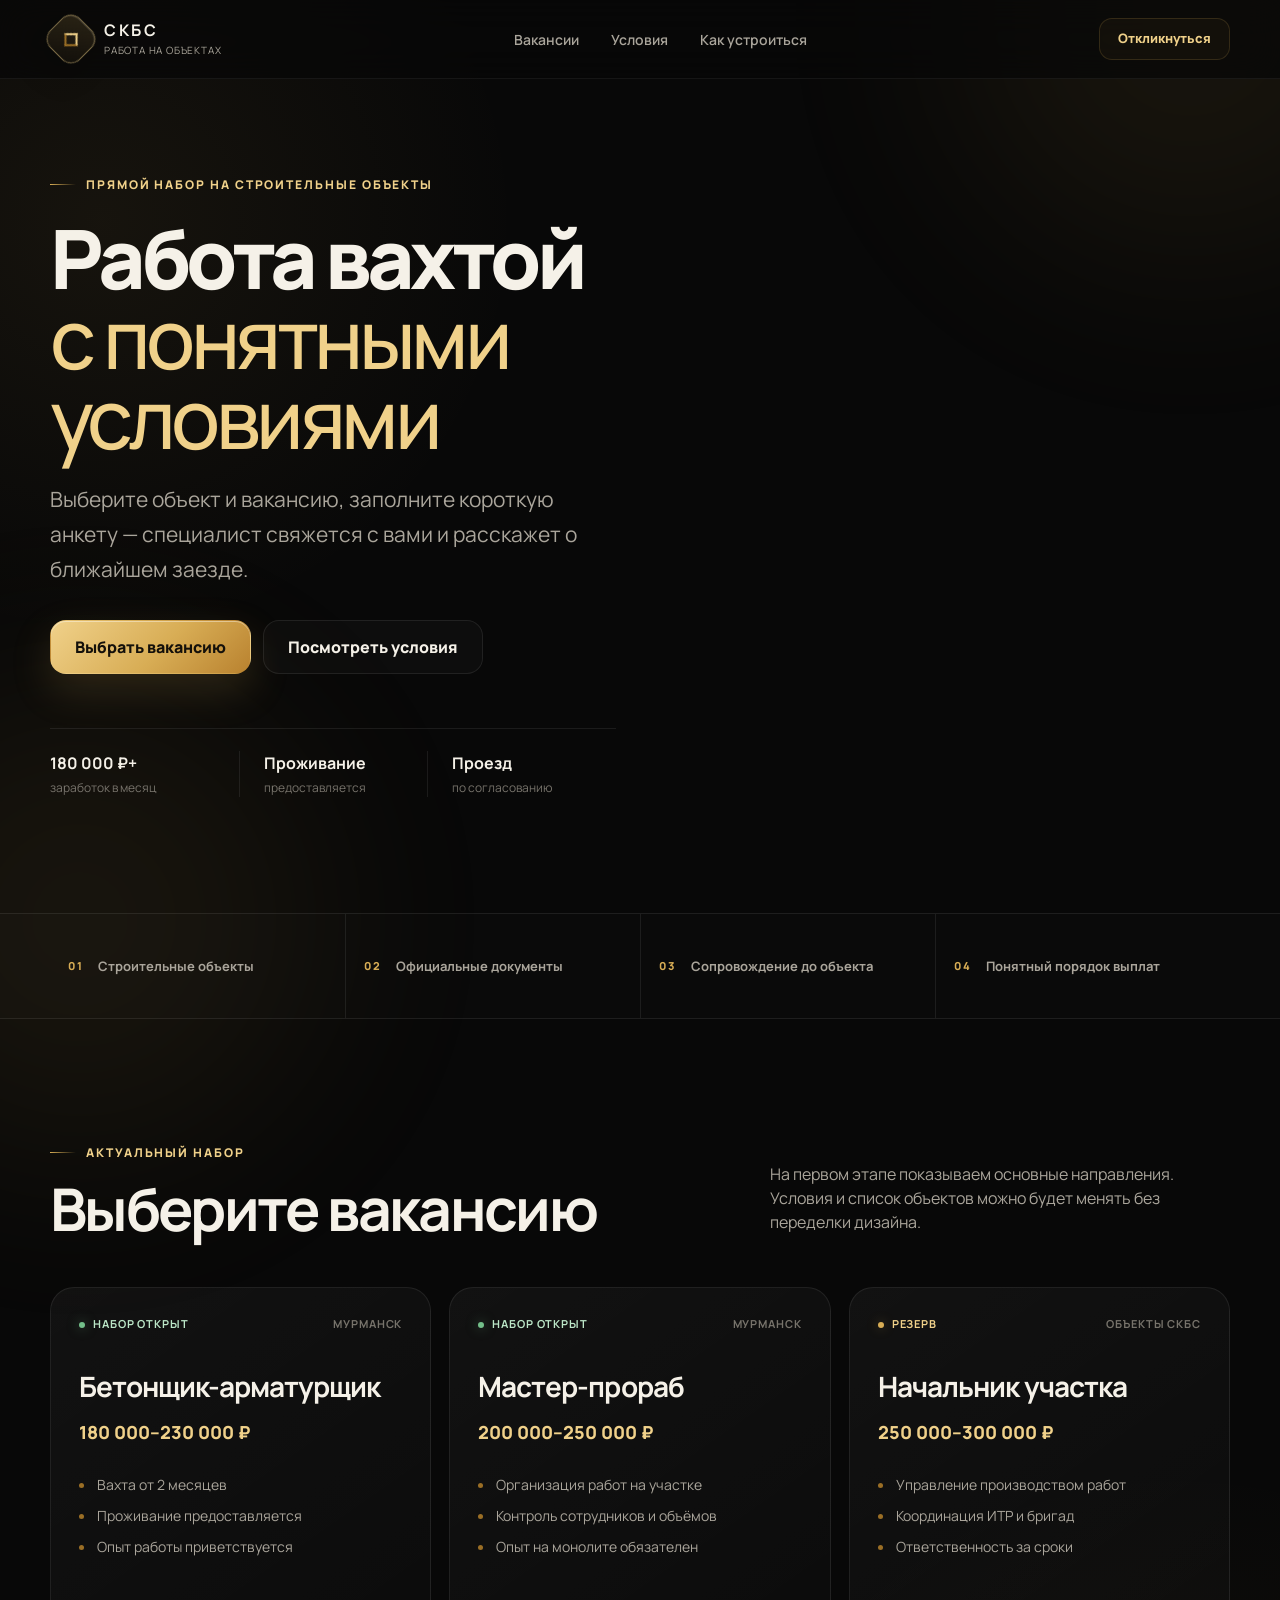
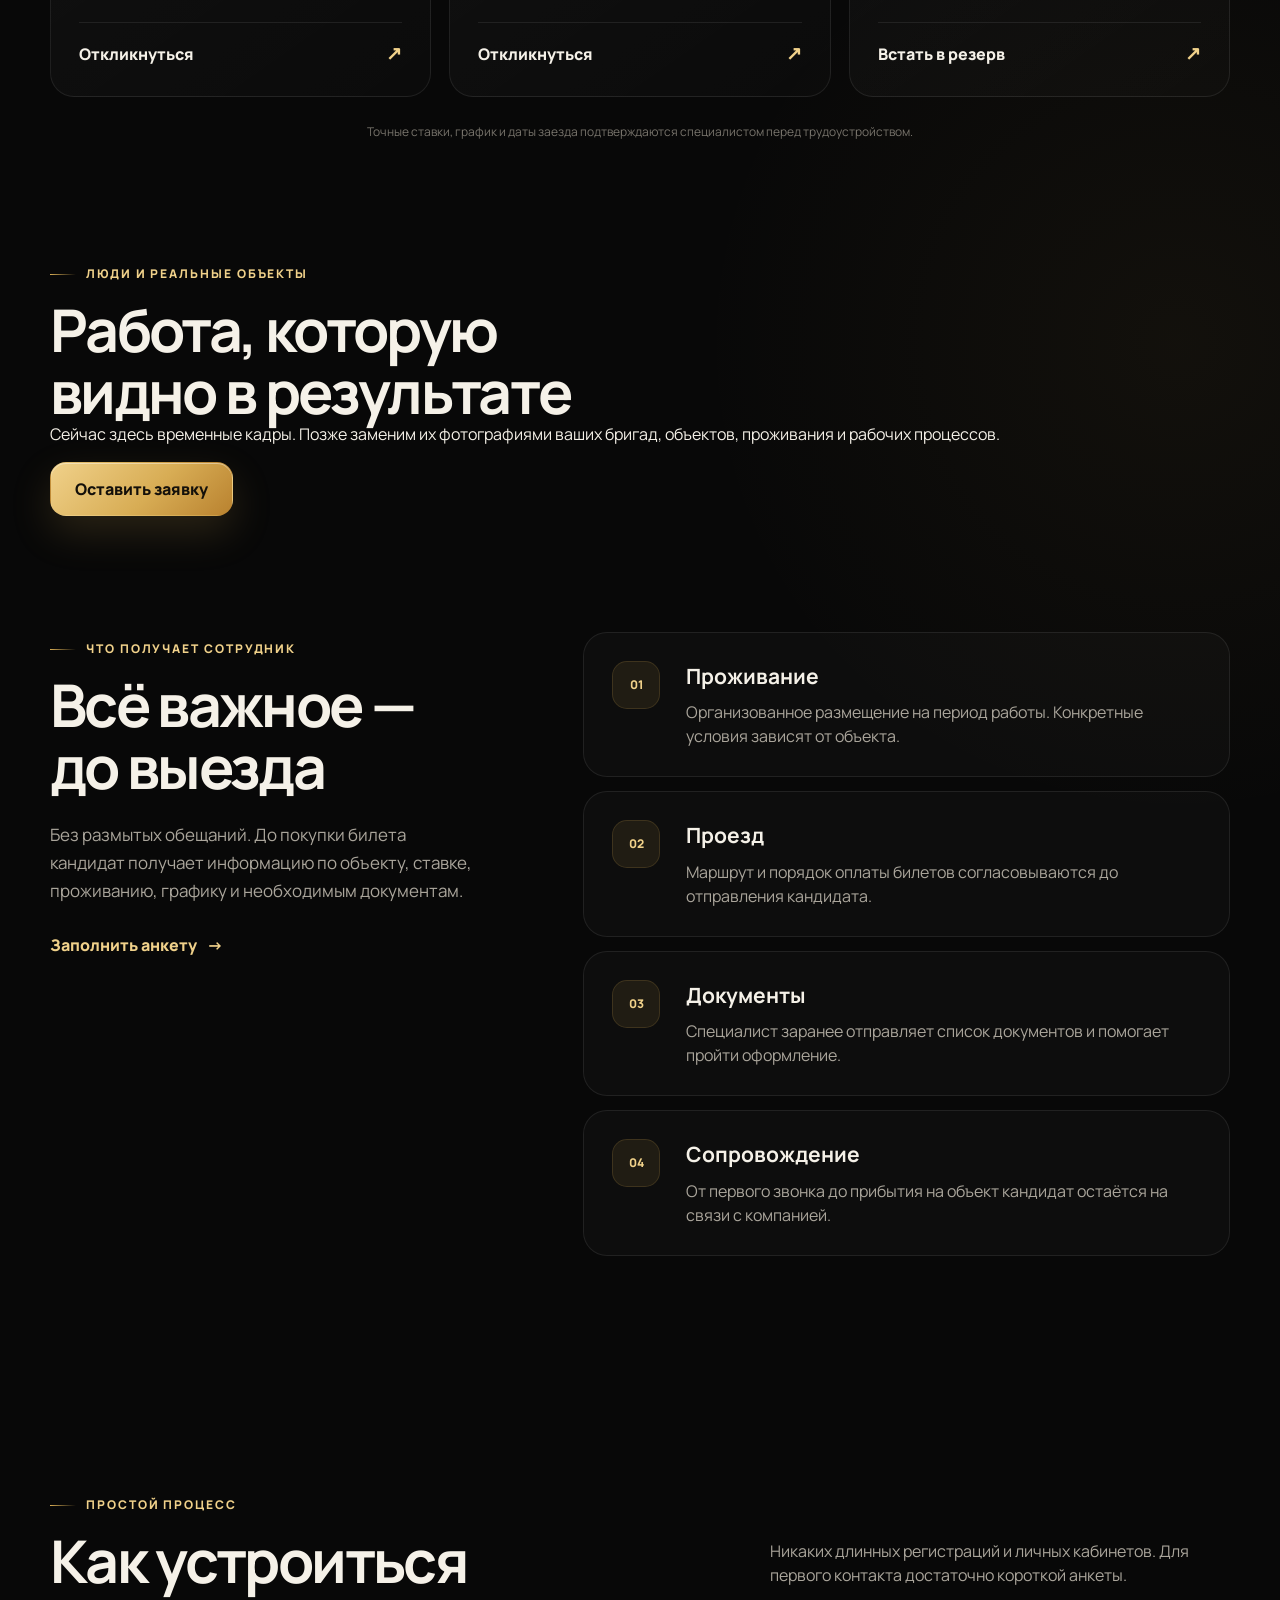
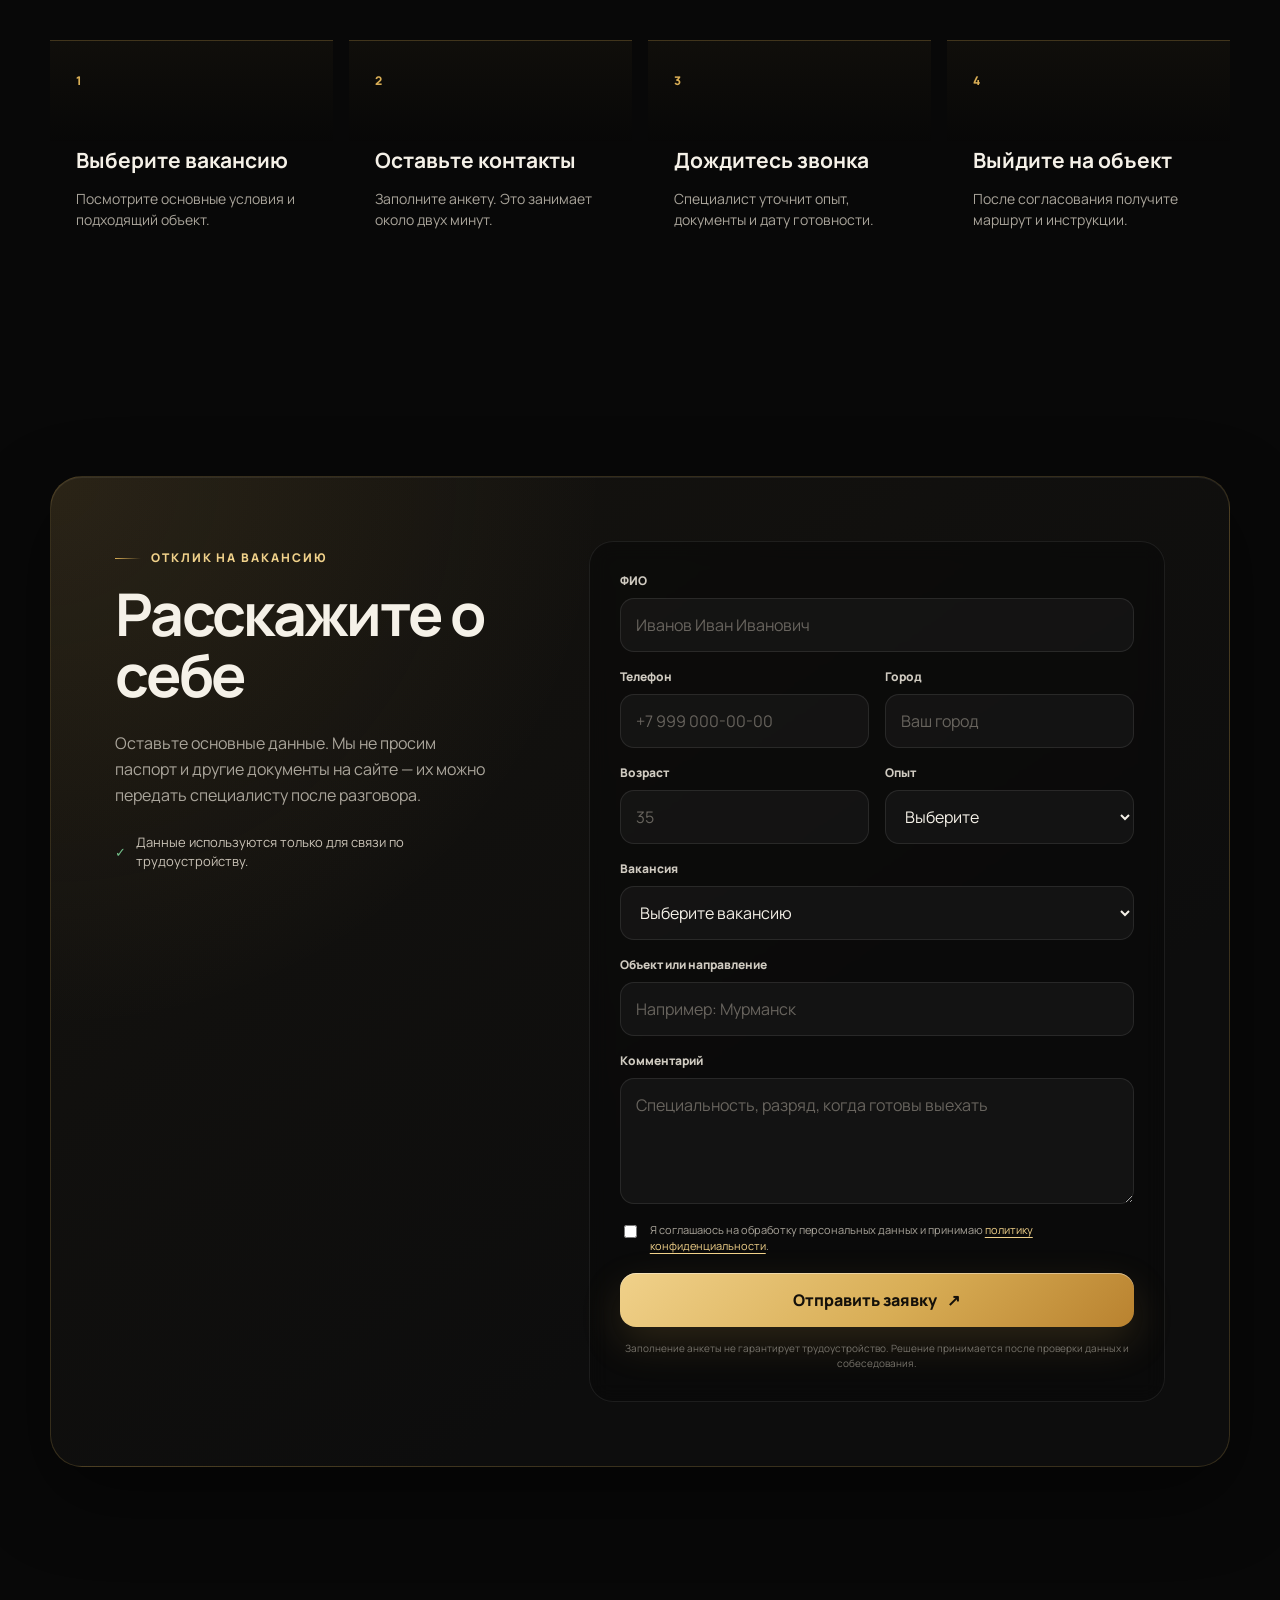
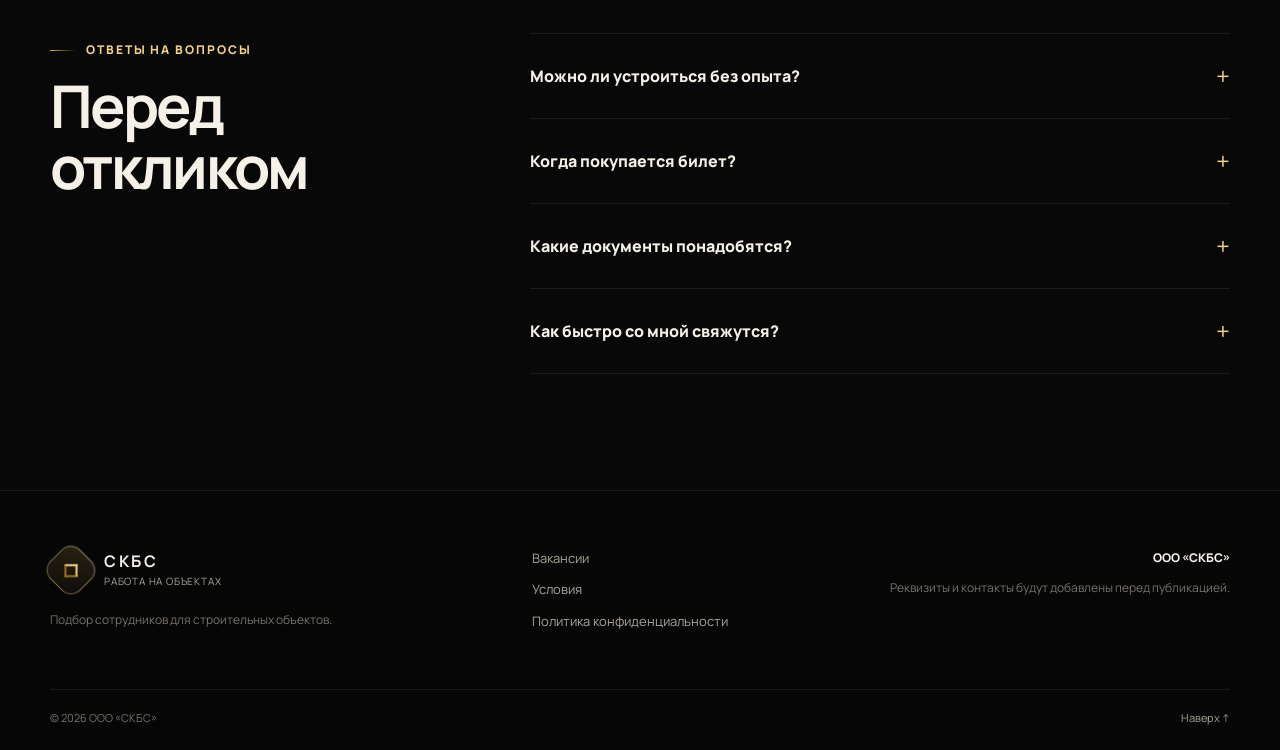
==== commit 137e0c84: "Переделать сайт под фотофон" ====
--- a/recruitment-site/index.html
+++ b/recruitment-site/index.html
@@ -36,7 +36,7 @@
   </header>
 
   <main>
-    <section class="hero section">
+    <section class="hero section photo-section photo-section--hero">
       <div class="container hero-grid">
         <div class="hero-content reveal">
           <div class="eyebrow"><span></span> Прямой набор на строительные объекты</div>
@@ -52,26 +52,6 @@
             <div><strong>180 000 ₽+</strong><span>заработок в месяц</span></div>
             <div><strong>Проживание</strong><span>предоставляется</span></div>
             <div><strong>Проезд</strong><span>по согласованию</span></div>
-          </div>
-        </div>
-
-        <div class="hero-visual reveal reveal--delay" aria-hidden="true">
-          <div class="visual-frame">
-            <div class="visual-grid"></div>
-            <div class="visual-orbit visual-orbit--one"></div>
-            <div class="visual-orbit visual-orbit--two"></div>
-            <div class="visual-tower visual-tower--left"></div>
-            <div class="visual-tower visual-tower--center"></div>
-            <div class="visual-tower visual-tower--right"></div>
-            <div class="visual-card visual-card--top">
-              <span class="status-dot"></span>
-              <div><small>Набор открыт</small><strong>Ближайший заезд</strong></div>
-            </div>
-            <div class="visual-card visual-card--bottom">
-              <span class="visual-icon">↗</span>
-              <div><small>Заявка за</small><strong>2 минуты</strong></div>
-            </div>
-            <div class="visual-badge">СКБС</div>
           </div>
         </div>
       </div>
@@ -138,7 +118,16 @@
       </div>
     </section>
 
-    <section class="section section--muted" id="conditions">
+    <section class="photo-story photo-story--team" aria-label="Работа на строительном объекте">
+      <div class="container photo-story__inner reveal">
+        <div class="eyebrow"><span></span> Люди и реальные объекты</div>
+        <h2>Работа, которую<br>видно в результате</h2>
+        <p>Сейчас здесь временные кадры. Позже заменим их фотографиями ваших бригад, объектов, проживания и рабочих процессов.</p>
+        <a class="button button--gold" href="#application">Оставить заявку</a>
+      </div>
+    </section>
+
+    <section class="section photo-section photo-section--conditions" id="conditions">
       <div class="container conditions-grid">
         <div class="conditions-copy reveal">
           <div class="eyebrow"><span></span> Что получает сотрудник</div>
@@ -187,7 +176,7 @@
       </div>
     </section>
 
-    <section class="section application-section" id="application">
+    <section class="section application-section photo-section photo-section--application" id="application">
       <div class="container application-shell reveal">
         <div class="application-copy">
           <div class="eyebrow"><span></span> Отклик на вакансию</div>
@@ -196,7 +185,7 @@
           <div class="privacy-note"><span>✓</span> Данные используются только для связи по трудоустройству.</div>
         </div>
 
-        <form class="application-form" name="job-application" method="POST" data-netlify="true" netlify-honeypot="company-site" action="/success.html">
+        <form class="application-form" name="job-application" method="POST" data-netlify="true" netlify-honeypot="company-site" action="success.html">
           <input type="hidden" name="form-name" value="job-application">
           <p class="hidden-field"><label>Не заполняйте: <input name="company-site"></label></p>
 
@@ -265,7 +254,7 @@
       </div>
     </section>
 
-    <section class="section faq-section">
+    <section class="section faq-section photo-section photo-section--faq">
       <div class="container faq-grid">
         <div class="reveal">
           <div class="eyebrow"><span></span> Ответы на вопросы</div>
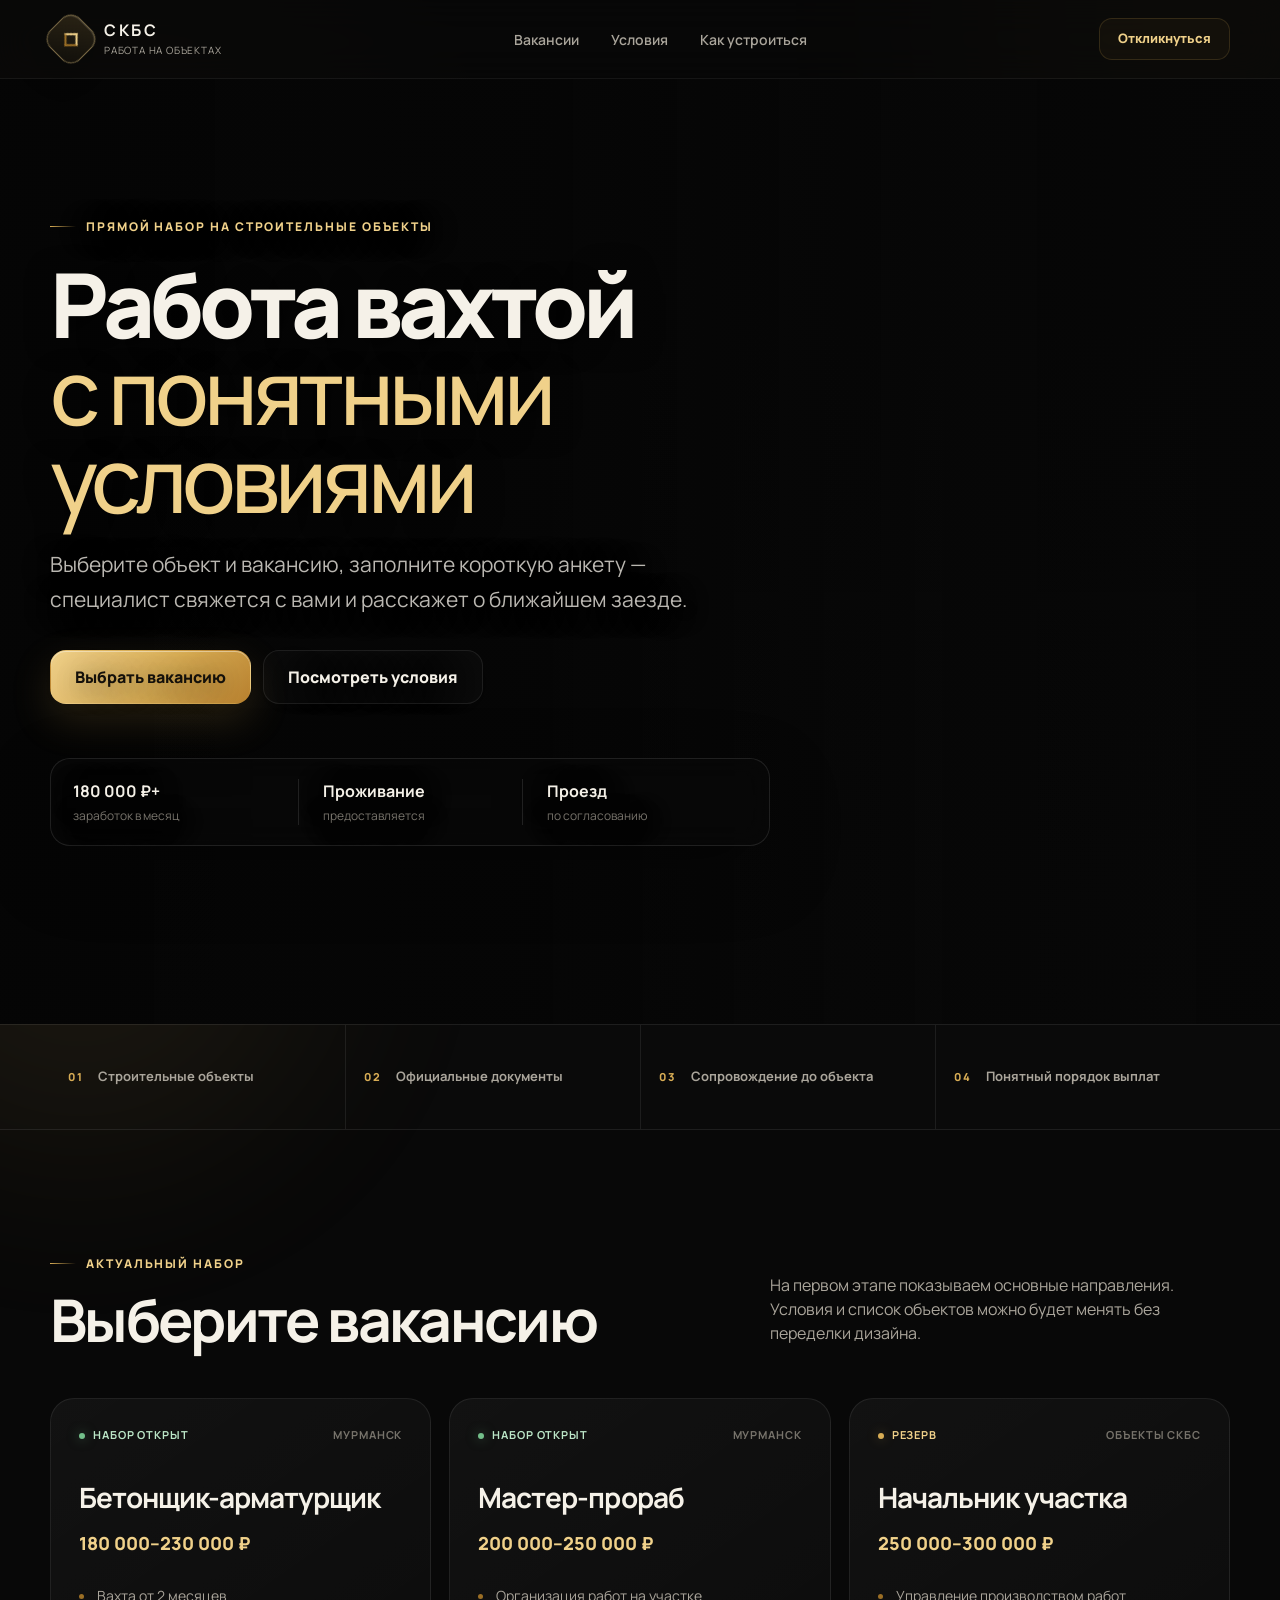
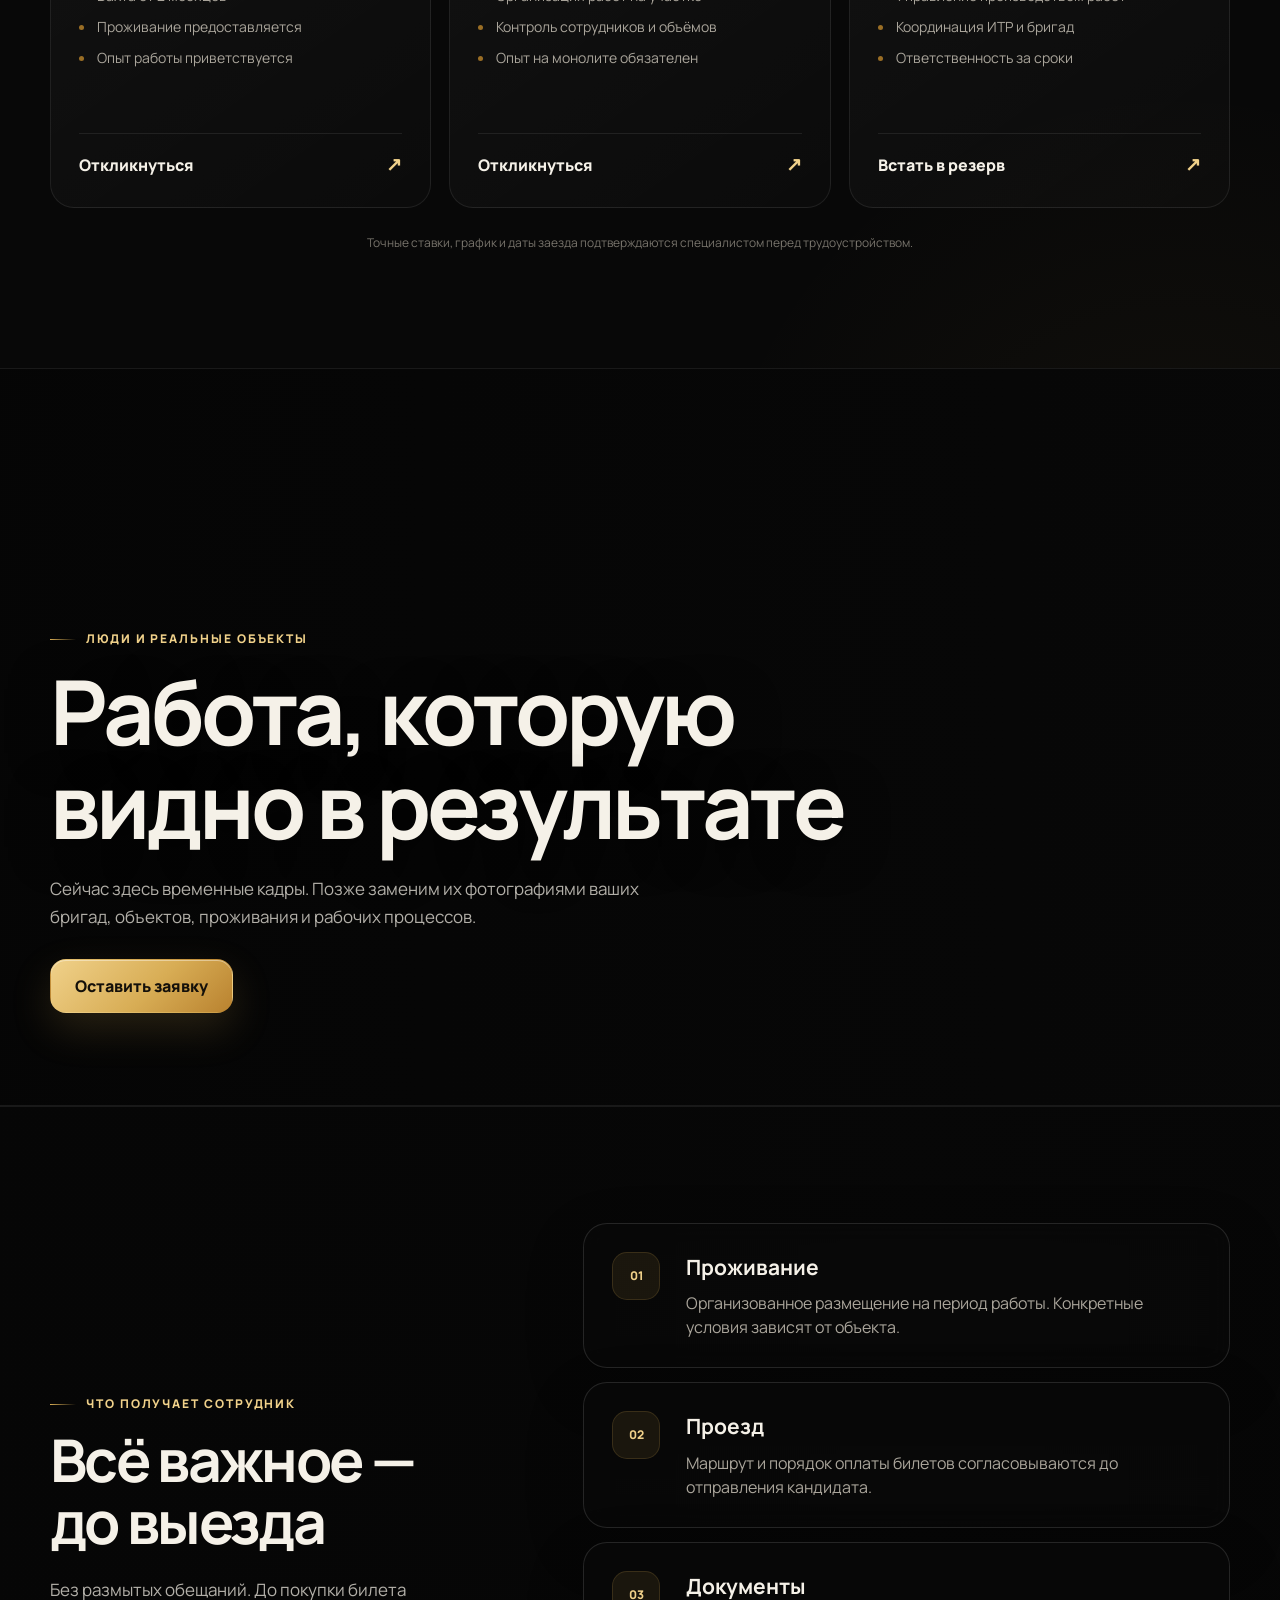
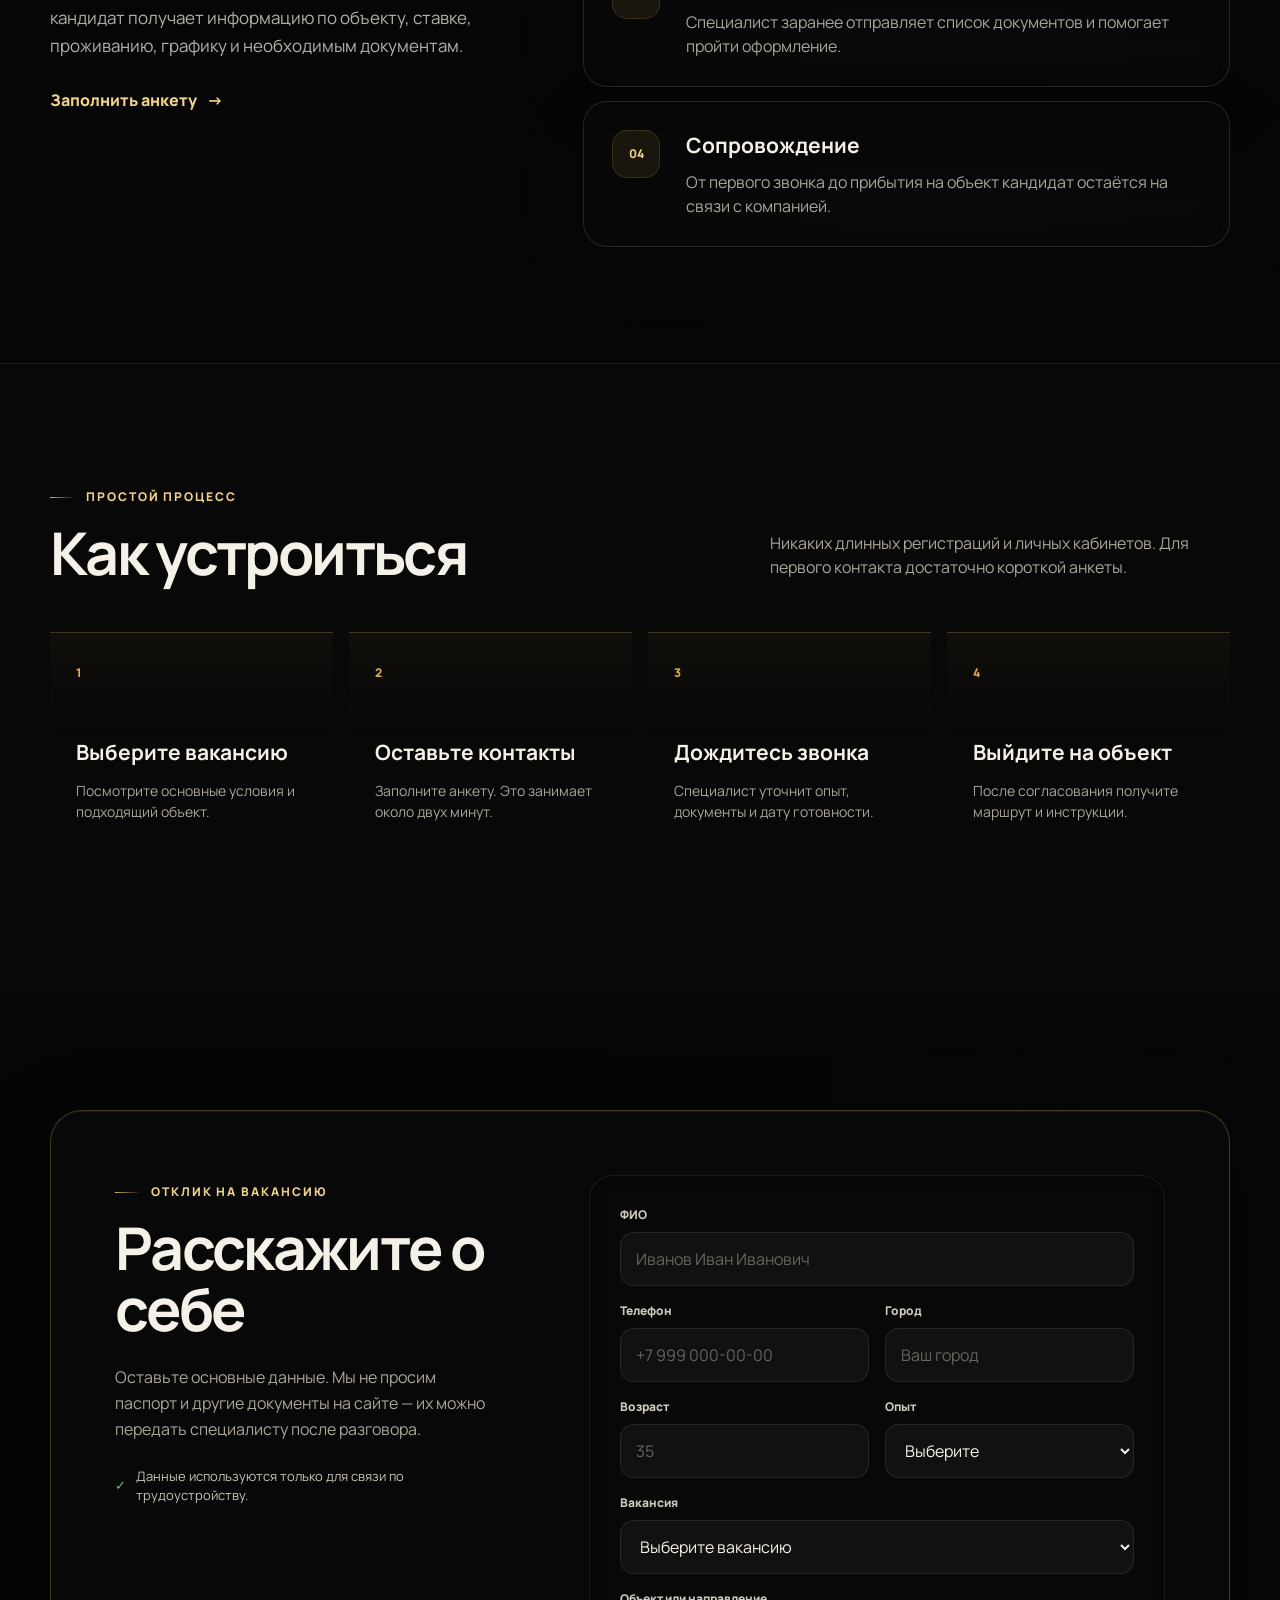
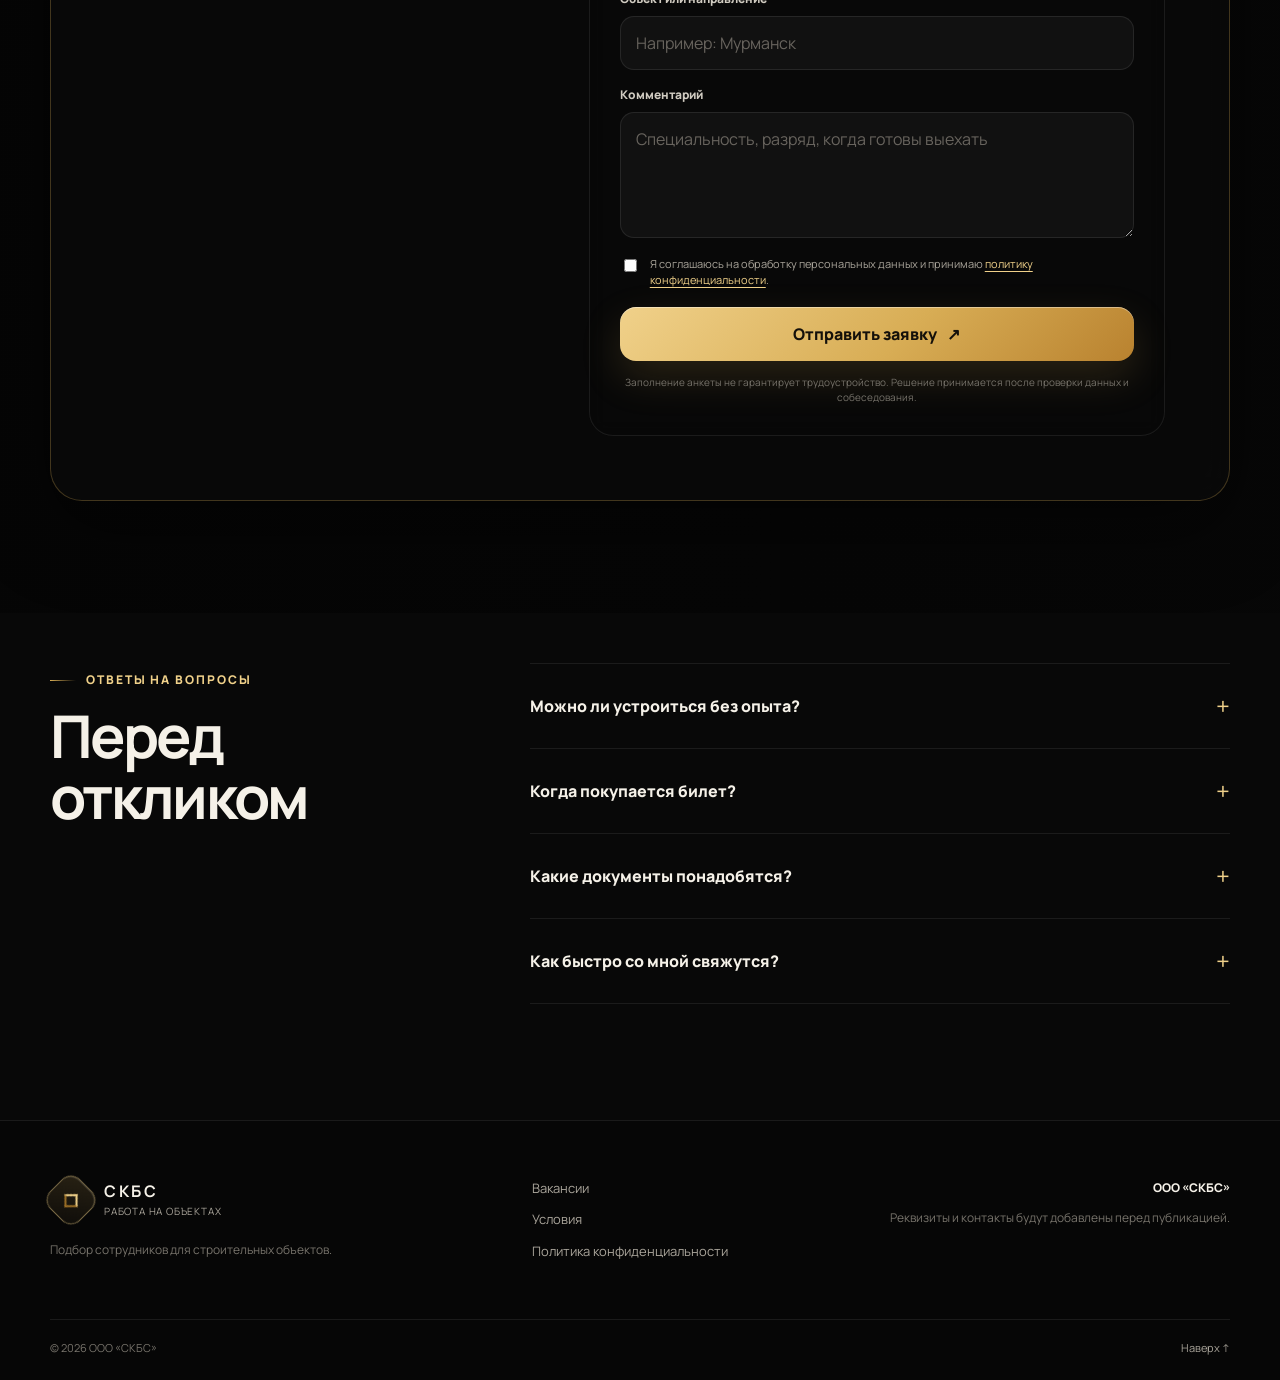
==== commit 57b2e2dc: "Подключить стили фотофона" ====
--- a/recruitment-site/index.html
+++ b/recruitment-site/index.html
@@ -10,6 +10,7 @@
   <link rel="preconnect" href="https://fonts.gstatic.com" crossorigin>
   <link href="https://fonts.googleapis.com/css2?family=Manrope:wght@400;500;600;700;800&display=swap" rel="stylesheet">
   <link rel="stylesheet" href="styles.css">
+  <link rel="stylesheet" href="photo-overrides.css">
 </head>
 <body>
   <div class="page-glow page-glow--top" aria-hidden="true"></div>
--- a/recruitment-site/photo-overrides.css
+++ b/recruitment-site/photo-overrides.css
@@ -0,0 +1,241 @@
+/* Photo-led recruitment layout. Temporary generated images can be replaced in assets/ without rebuilding the page. */
+.photo-section,
+.photo-story {
+  position: relative;
+  isolation: isolate;
+  overflow: hidden;
+  background-color: #080808;
+  background-position: center;
+  background-size: cover;
+  background-repeat: no-repeat;
+}
+
+.photo-section::before,
+.photo-story::before {
+  content: "";
+  position: absolute;
+  inset: 0;
+  z-index: -2;
+  background: inherit;
+  background-position: center;
+  background-size: cover;
+  transform: scale(1.035);
+  transition: transform 1.4s var(--ease);
+}
+
+.photo-section::after,
+.photo-story::after {
+  content: "";
+  position: absolute;
+  inset: 0;
+  z-index: -1;
+  pointer-events: none;
+}
+
+.photo-section--hero {
+  min-height: calc(100svh - 78px);
+  background-image: url("assets/hero-worker-cranes.svg");
+  background-position: 62% center;
+}
+
+.photo-section--hero::after {
+  background:
+    linear-gradient(90deg, rgba(5, 5, 5, .97) 0%, rgba(5, 5, 5, .87) 40%, rgba(5, 5, 5, .30) 72%, rgba(5, 5, 5, .48) 100%),
+    linear-gradient(180deg, rgba(0, 0, 0, .18) 0%, rgba(0, 0, 0, .06) 56%, #080808 100%);
+}
+
+.photo-section--hero .hero-grid {
+  grid-template-columns: minmax(0, 780px);
+  justify-content: start;
+}
+
+.photo-section--hero .hero-content {
+  padding: 42px 0 62px;
+  text-shadow: 0 4px 28px rgba(0,0,0,.7);
+}
+
+.photo-section--hero .hero-lead {
+  color: rgba(245, 241, 232, .76);
+}
+
+.photo-section--hero .hero-facts {
+  max-width: 720px;
+  padding: 20px 22px;
+  border: 1px solid rgba(255,255,255,.10);
+  border-radius: 20px;
+  background: rgba(8,8,8,.50);
+  box-shadow: 0 24px 70px rgba(0,0,0,.28);
+  backdrop-filter: blur(14px);
+  -webkit-backdrop-filter: blur(14px);
+}
+
+.photo-section--hero .hero-facts div + div {
+  border-left-color: rgba(255,255,255,.11);
+}
+
+.photo-story {
+  min-height: min(760px, 82svh);
+  display: grid;
+  align-items: end;
+  background-image: url("assets/concrete-team.svg");
+  background-position: center 42%;
+  border-block: 1px solid rgba(255,255,255,.07);
+}
+
+.photo-story::after {
+  background:
+    linear-gradient(90deg, rgba(5,5,5,.92) 0%, rgba(5,5,5,.54) 50%, rgba(5,5,5,.18) 100%),
+    linear-gradient(180deg, rgba(8,8,8,.08), rgba(8,8,8,.18) 56%, rgba(8,8,8,.90));
+}
+
+.photo-story__inner {
+  max-width: 1180px;
+  width: min(1180px, calc(100% - 40px));
+  margin-inline: auto;
+  padding: 110px 0 92px;
+}
+
+.photo-story__inner h2 {
+  max-width: 820px;
+  margin-bottom: 24px;
+  font-size: clamp(48px, 7vw, 94px);
+  text-shadow: 0 8px 44px rgba(0,0,0,.72);
+}
+
+.photo-story__inner p {
+  max-width: 600px;
+  margin-bottom: 28px;
+  color: rgba(245,241,232,.72);
+  font-size: 17px;
+  line-height: 1.65;
+}
+
+.photo-section--conditions {
+  background-image: url("assets/rebar-worker.svg");
+  background-position: 64% center;
+  border-block: 1px solid rgba(255,255,255,.07);
+}
+
+.photo-section--conditions::after {
+  background:
+    linear-gradient(90deg, rgba(6,6,6,.96) 0%, rgba(6,6,6,.86) 43%, rgba(6,6,6,.54) 72%, rgba(6,6,6,.70) 100%),
+    linear-gradient(180deg, rgba(8,8,8,.18), rgba(8,8,8,.76));
+}
+
+.photo-section--conditions .conditions-copy {
+  padding: 34px 0;
+}
+
+.photo-section--conditions .conditions-copy p {
+  color: rgba(245,241,232,.72);
+}
+
+.photo-section--conditions .benefit-card {
+  border-color: rgba(255,255,255,.12);
+  background: rgba(9,9,9,.68);
+  box-shadow: 0 20px 60px rgba(0,0,0,.20);
+  backdrop-filter: blur(12px);
+  -webkit-backdrop-filter: blur(12px);
+}
+
+.photo-section--application {
+  background-image: url("assets/excavator-worker.svg");
+  background-position: 70% center;
+  padding-block: 112px;
+}
+
+.photo-section--application::after {
+  background:
+    linear-gradient(90deg, rgba(5,5,5,.94) 0%, rgba(5,5,5,.74) 46%, rgba(5,5,5,.48) 100%),
+    linear-gradient(180deg, rgba(8,8,8,.34), rgba(8,8,8,.82));
+}
+
+.photo-section--application .application-shell {
+  border-color: rgba(216,173,85,.28);
+  background: rgba(10,10,10,.70);
+  backdrop-filter: blur(18px);
+  -webkit-backdrop-filter: blur(18px);
+}
+
+.photo-section--faq {
+  background-image: url("assets/hero-worker-cranes.svg");
+  background-position: center 62%;
+}
+
+.photo-section--faq::after {
+  background: linear-gradient(180deg, #080808 0%, rgba(8,8,8,.91) 26%, rgba(8,8,8,.84) 100%);
+}
+
+.photo-section--faq .faq-item {
+  background: rgba(8,8,8,.40);
+}
+
+@media (min-width: 981px) {
+  .photo-section--hero h1 {
+    max-width: 930px;
+    font-size: clamp(62px, 7vw, 108px);
+  }
+}
+
+@media (max-width: 980px) {
+  .photo-section--hero {
+    background-position: 68% center;
+  }
+  .photo-section--hero::after {
+    background:
+      linear-gradient(90deg, rgba(5,5,5,.95) 0%, rgba(5,5,5,.78) 62%, rgba(5,5,5,.42) 100%),
+      linear-gradient(180deg, rgba(0,0,0,.18), #080808 100%);
+  }
+  .photo-story {
+    min-height: 680px;
+    background-position: 56% center;
+  }
+  .photo-section--conditions,
+  .photo-section--application {
+    background-position: center;
+  }
+}
+
+@media (max-width: 700px) {
+  .photo-section--hero {
+    min-height: calc(100svh - 68px);
+    background-position: 72% center;
+  }
+  .photo-section--hero::after {
+    background:
+      linear-gradient(90deg, rgba(5,5,5,.93) 0%, rgba(5,5,5,.70) 78%, rgba(5,5,5,.54) 100%),
+      linear-gradient(180deg, rgba(0,0,0,.12) 0%, rgba(8,8,8,.35) 60%, #080808 100%);
+  }
+  .photo-section--hero .hero-content {
+    padding: 18px 0 38px;
+  }
+  .photo-section--hero .hero-facts {
+    padding: 18px;
+    background: rgba(8,8,8,.64);
+  }
+  .photo-section--hero .hero-facts div + div {
+    border-left: 0;
+    border-top-color: rgba(255,255,255,.10);
+  }
+  .photo-story {
+    min-height: 650px;
+    background-position: 58% center;
+  }
+  .photo-story::after {
+    background: linear-gradient(180deg, rgba(5,5,5,.22), rgba(5,5,5,.58) 50%, rgba(5,5,5,.96));
+  }
+  .photo-story__inner {
+    width: min(100% - 28px, 1180px);
+    padding: 100px 0 64px;
+  }
+  .photo-story__inner h2 {
+    font-size: clamp(42px, 13vw, 62px);
+  }
+  .photo-section--conditions::after,
+  .photo-section--application::after {
+    background: linear-gradient(180deg, rgba(5,5,5,.72), rgba(5,5,5,.94));
+  }
+  .photo-section--application {
+    padding-block: 76px;
+  }
+}
